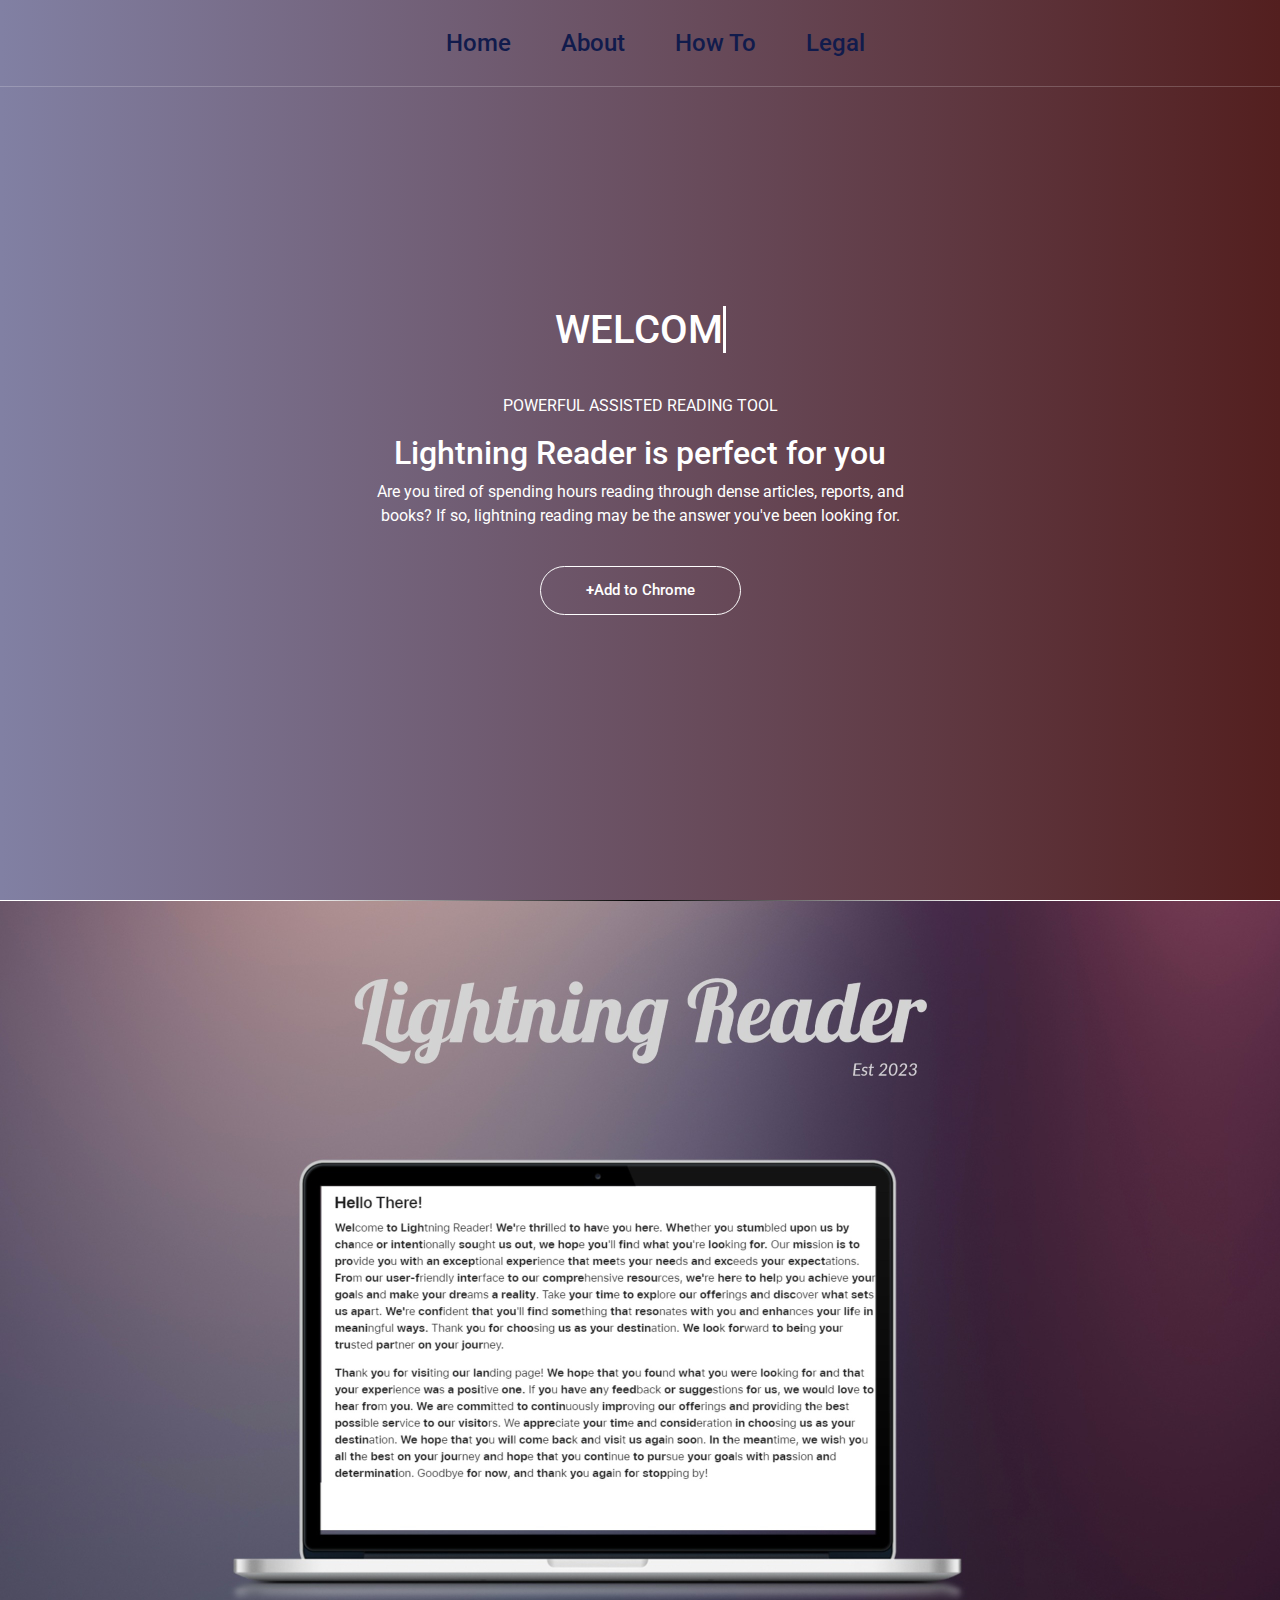
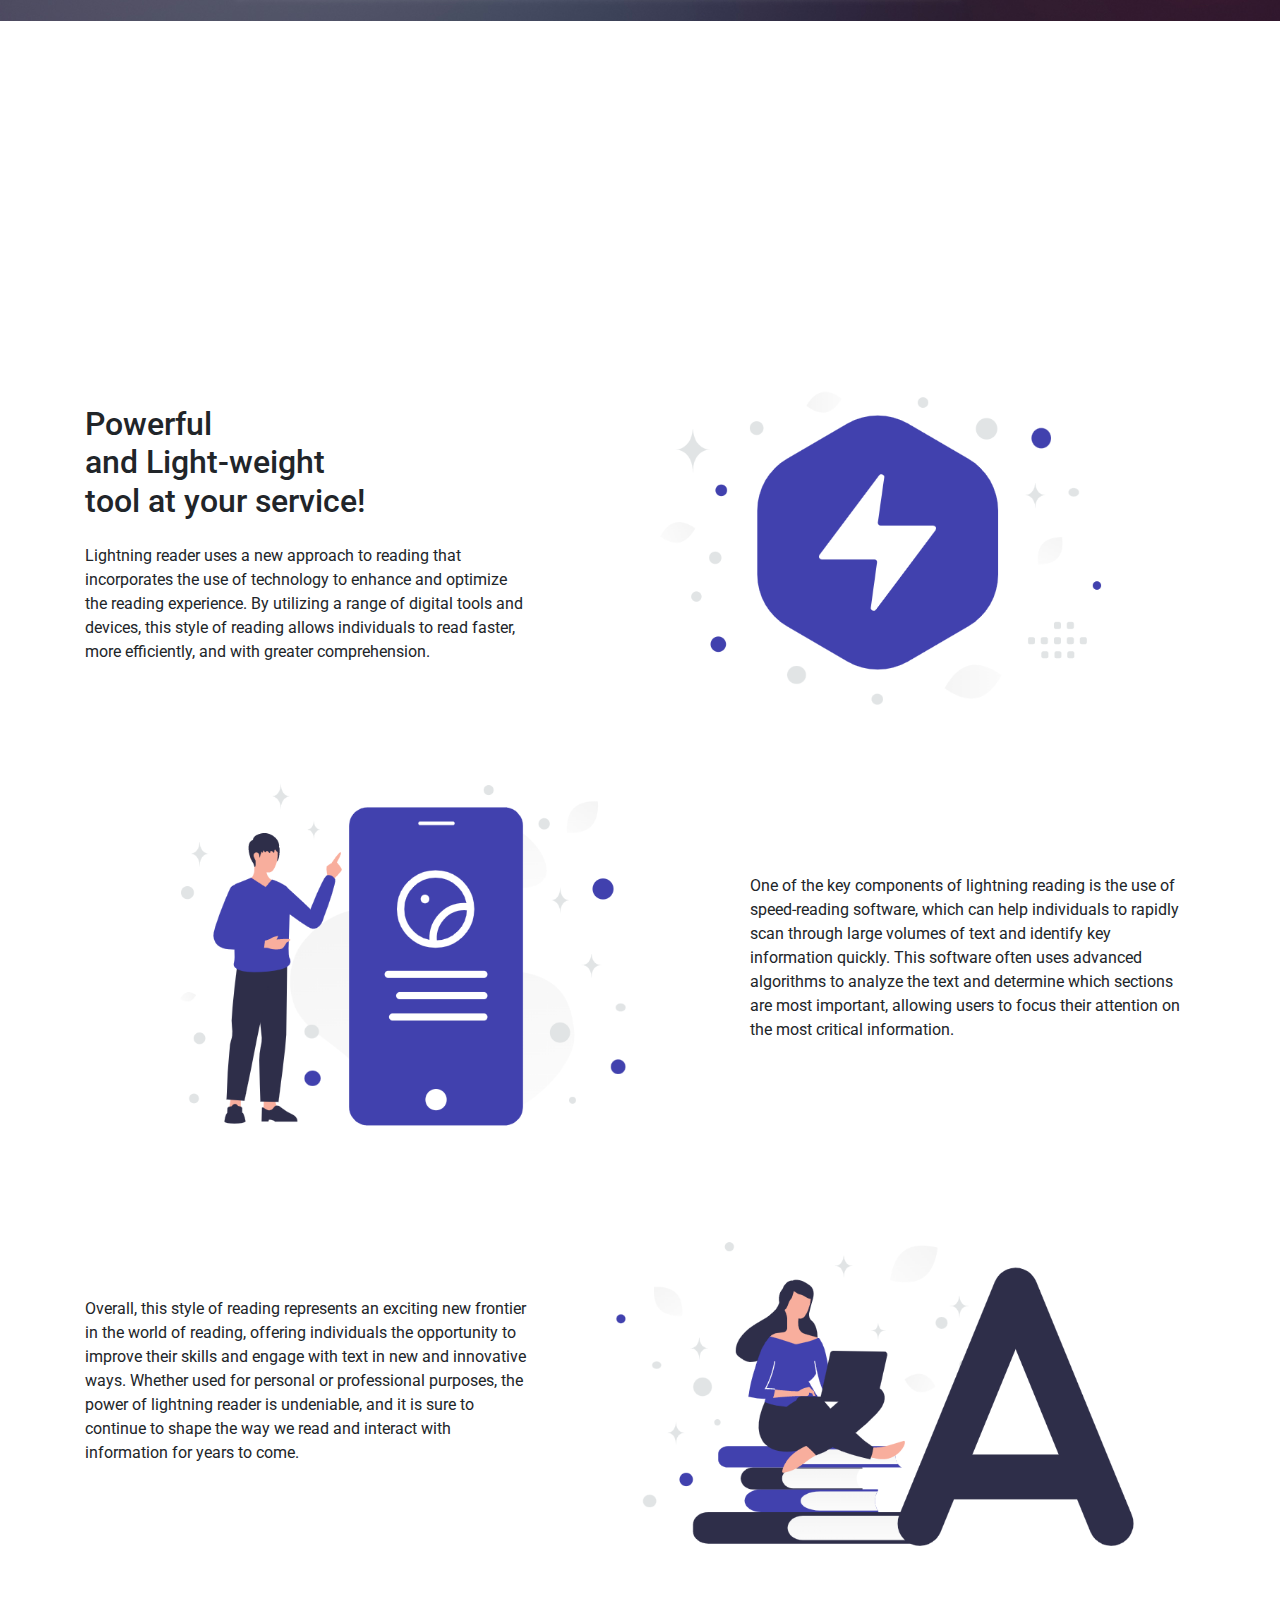
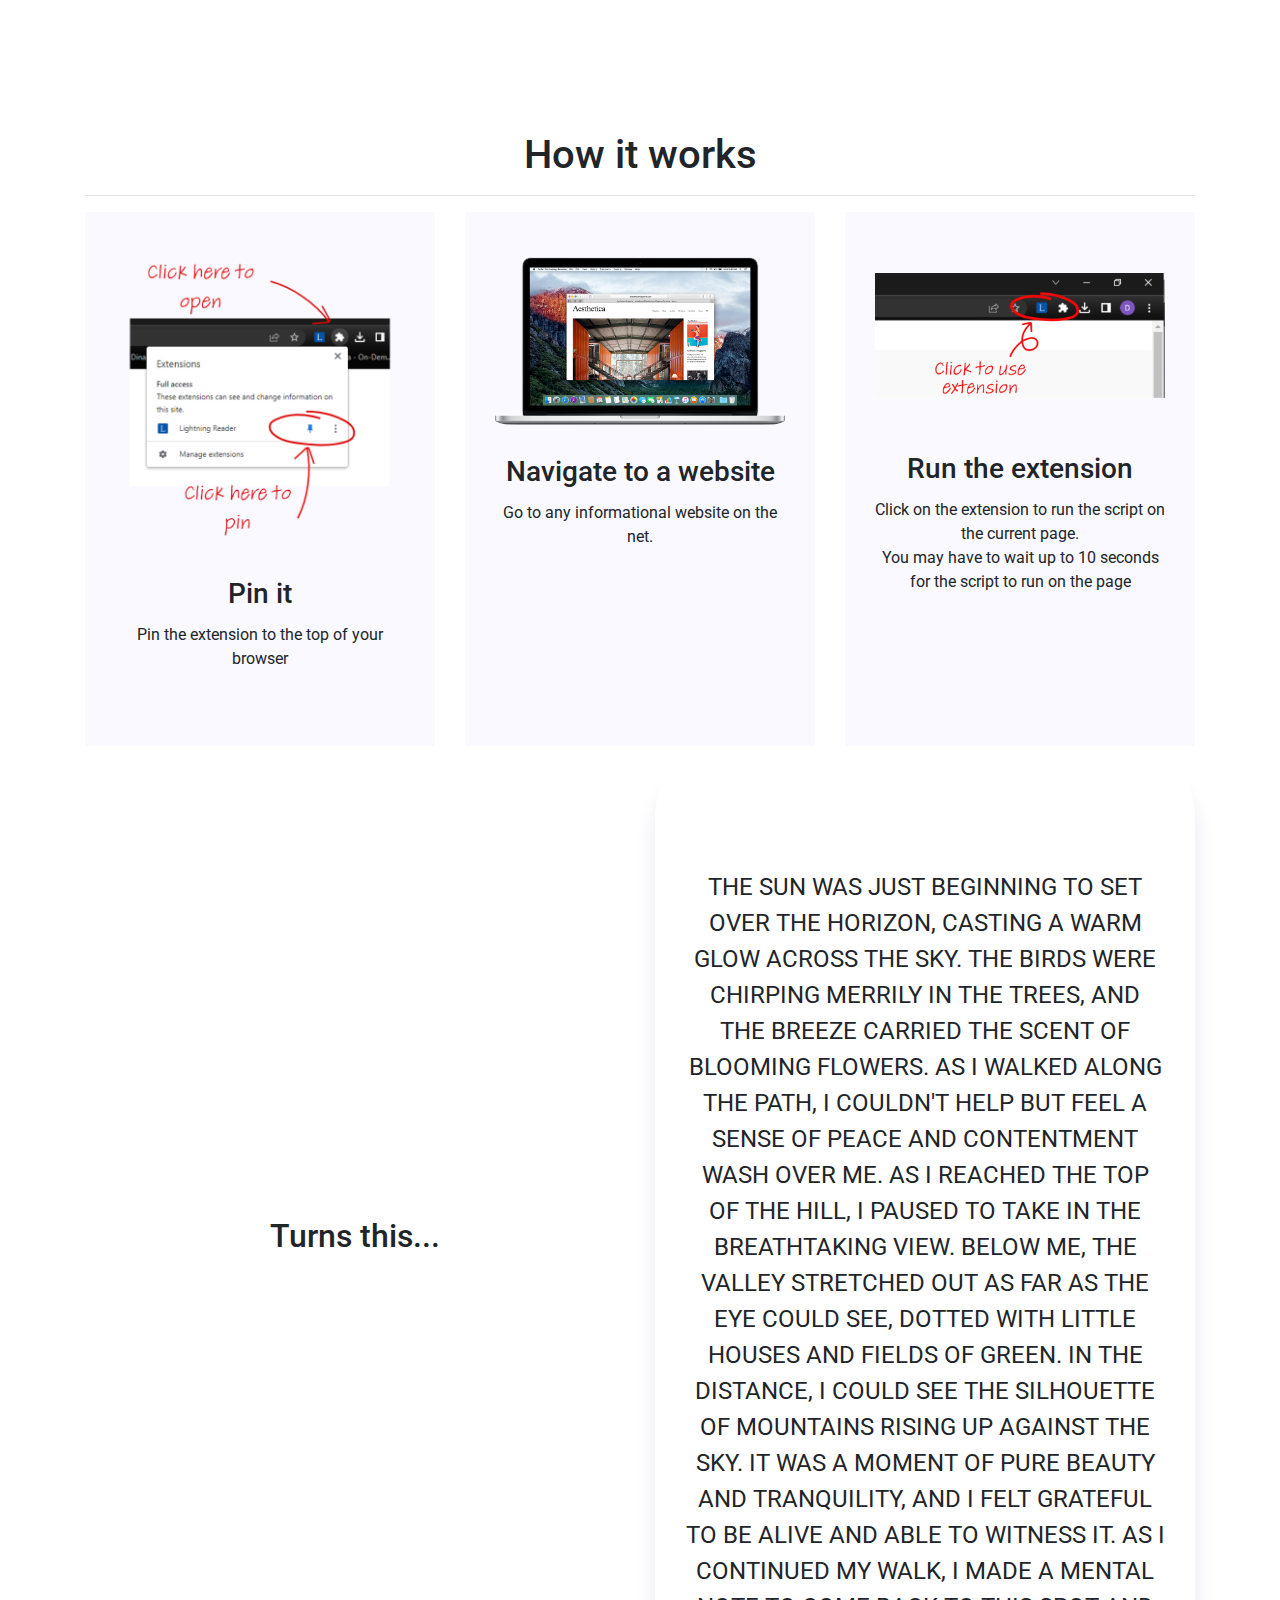
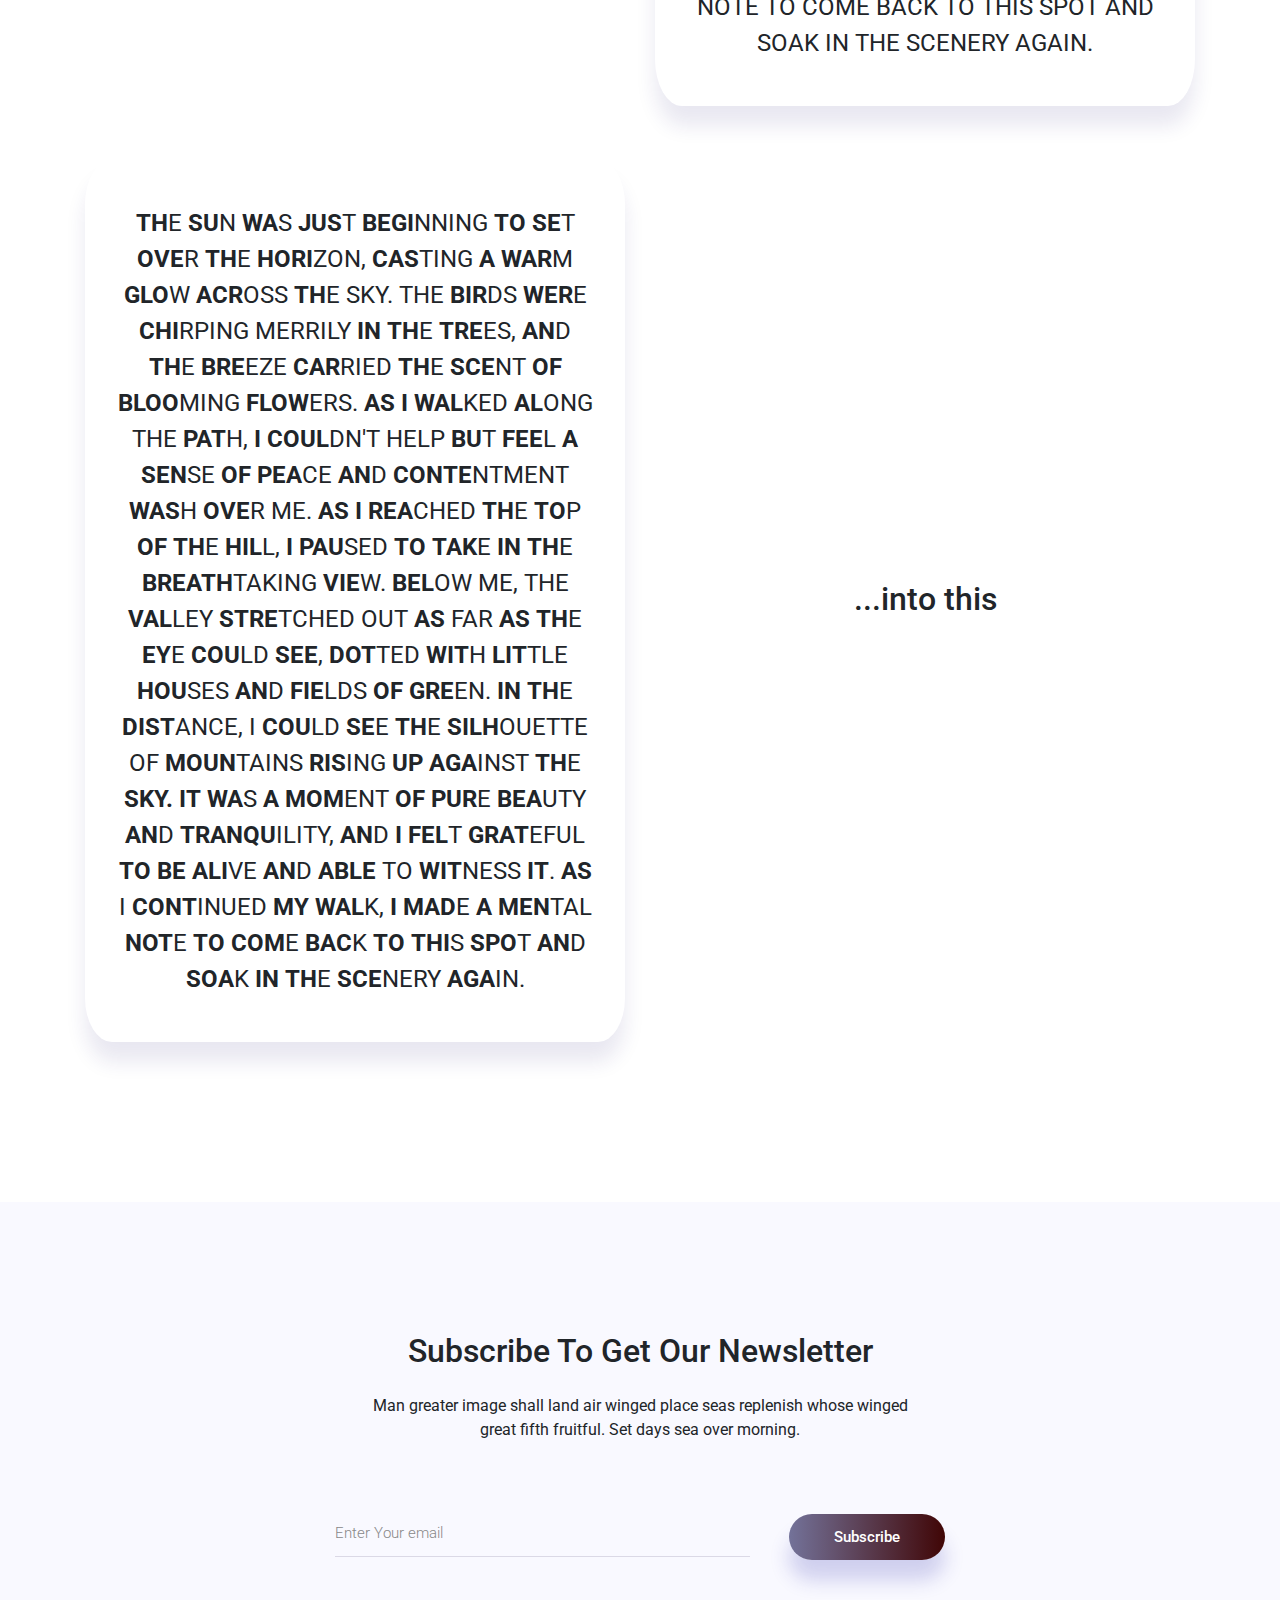
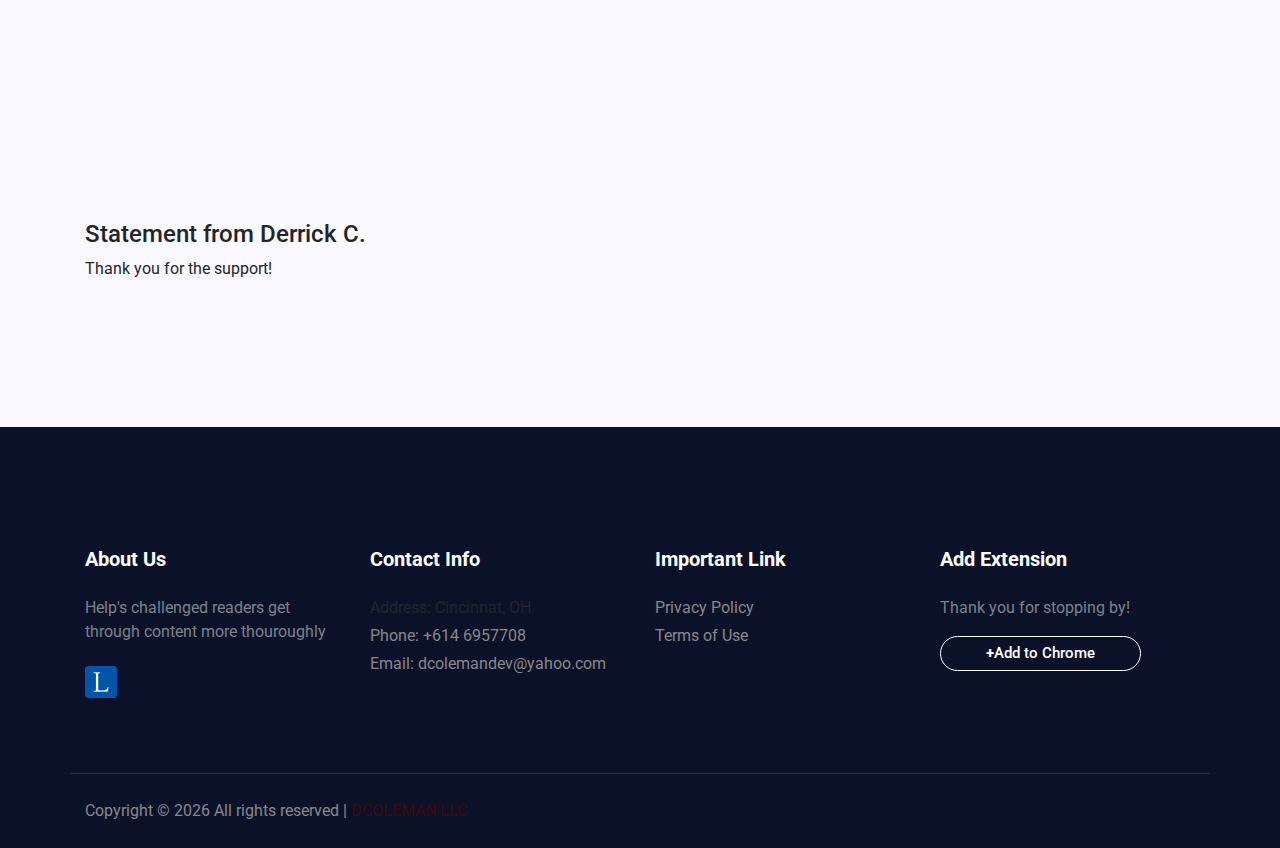
==== index.html @ 59752bf6 "Init Site" ====
<!DOCTYPE html>
<html lang="en">

<head>
    <meta charset="UTF-8">
    <meta name="viewport" content="width=device-width, initial-scale=1.0">
    <meta http-equiv="X-UA-Compatible" content="ie=edge">
    <title>Lightning Reader</title>
    <link rel="icon" href="icons/favicon-16x16.png" type="image/png">

    <link rel="stylesheet" href="css/style.css">
    <link rel="stylesheet" href="css/library.css">
    <link rel="stylesheet" href="css/boostrap.css">


</head>

<body>

    <header class="header_area">
        <div class="main_menu">
            <nav class="navbar navbar-expand-lg navbar-light" id="navbar1">
                <div class="container box_1620">
                    <a class="navbar-brand logo_h" href="index"><img src="img/logo.png" alt=""></a>
                    <button class="navbar-toggler" type="button" data-toggle="collapse"
                        data-target="#navbarSupportedContent" aria-controls="navbarSupportedContent"
                        aria-expanded="false" aria-label="Toggle navigation">
                        <span class="icon-bar"></span>
                        <span class="icon-bar"></span>
                        <span class="icon-bar"></span>
                    </button>
                    <div class="collapse navbar-collapse offset" id="navbarSupportedContent">
                        <ul class="nav navbar-nav menu_nav justify-content-center">
                            <li class="nav-item"><a class="nav-link" href="#section-hero">Home</a></li>
                            <li class="nav-item"><a class="nav-link" href="#about">About</a></li>
                            <li class="nav-item"><a class="nav-link" href="#section-three">How To</a></li>
                            <li class="nav-item submenu dropdown">
                                <a href="legal" class="nav-link dropdown-toggle" data-toggle="dropdown" role="button"
                                    aria-haspopup="true" aria-expanded="false">Legal</a>
                                <ul class="dropdown-menu">
                                    <li class="nav-item"><a class="nav-link font-sz-lg "
                                            href="legal#privacy-policy">Privacy
                                            Policy</a></li>
                                    <li class="nav-item"><a class="nav-link font-sz-lg " href="legal#terms-of-use">Terms
                                            of
                                            Use</a></li>
                                </ul>
                            </li>
                        </ul>
                        <div class="nav-right text-center text-lg-right py-4 py-lg-0 header-addto d-none">
                            <a class="button button-outline button-small"
                                href="https://chrome.google.com/webstore/detail/lightning-reader/okhnpmgpbhiigapalmjbgaaefhedpdph"><strong>+</strong>Add
                                to Chrome</a>
                        </div>
                    </div>
                </div>
            </nav>
        </div>
    </header>

    <div data-spy="scroll" data-target="#navbar1" data-offset="0">
        <section class="hero-banner text-center min-100" id="section-hero">

            <div class="container mt-3">
                <h1>
                    <span class="typewrite" data-period="2000" style="text-decoration: none;"
                        data-type='[ "Welcome...", "to Lightning Reader." ]'>
                        <span class="wrap"></span>
                    </span>
                </h1>
                <p class="text-uppercase">Powerful assisted reading tool</p>
                <!-- <p class="text-uppercase line-1 anim-typewriter">Powerful assisted reading tool</p> -->
                <h2>Lightning Reader is perfect for you</h2>
                <p class="hero-subtitle ">Are you tired of spending hours reading through dense articles, reports, and
                    books?
                    If so, lightning reading may be the answer you've been
                    looking for.</p>
                <a class="button button-outline"
                    href="https://chrome.google.com/webstore/detail/lightning-reader/okhnpmgpbhiigapalmjbgaaefhedpdph"><strong>+</strong>Add
                    to Chrome</a>
            </div>
        </section>
        <div class="fade-divider"></div>
        <section class="section min-100" id="section-two">
            <div class="container-fluid p-0" style="position: relative;">
                <img class="img-fluid" src="img/lr105.jpg" alt="Ligthning Bolt">
            </div>
        </section>
        <section class="section-margin" id="about">
            <div class="container">
                <div class="row align-items-center">
                    <div class="col-lg-5 mb-5 mb-lg-0">
                        <h2 class="mb-4">Powerful <br class="d-none d-xl-block"> and Light-weight <br
                                class="d-none d-xl-block"> tool at your service!</h2>
                        <p>Lightning reader uses a new approach to reading that incorporates the use of technology to
                            enhance and optimize the
                            reading experience. By utilizing a range of digital tools and devices, this style of reading
                            allows individuals to read
                            faster, more efficiently, and with greater comprehension.</p>

                    </div>
                    <div class="col-lg-7">
                        <div class="text-center">
                            <img class="img-fluid" src="img/160.png" alt="Ligthning Bolt">
                        </div>
                    </div>
                </div>
                <div class="row align-items-center">
                    <div class="col-lg-7">
                        <div class="text-center">
                            <img class="img-fluid" src="img/179.png" alt="Reader">
                        </div>
                    </div>
                    <div class="col-lg-5 mb-5 mb-lg-0">
                        <p>One of the key components of lightning reading is the use of speed-reading software, which
                            can
                            help individuals to
                            rapidly scan through large volumes of text and identify key information quickly. This
                            software
                            often uses advanced
                            algorithms to analyze the text and determine which sections are most important, allowing
                            users
                            to focus their attention
                            on the most critical information.</p>
                    </div>

                </div>
                <div class="row align-items-center">
                    <div class="col-lg-5 mb-5 mb-lg-0">
                        <p>Overall, this style of reading represents an exciting new frontier in the world of reading,
                            offering individuals the
                            opportunity to improve their skills and engage with text in new and innovative ways. Whether
                            used for personal or
                            professional purposes, the power of lightning reader is undeniable, and it is sure to
                            continue
                            to shape the way we read
                            and interact with information for years to come.</p>
                    </div>
                    <div class="col-lg-7">
                        <div class="text-center">
                            <img class="img-fluid" src="img/171.png" alt="New Style">
                        </div>
                    </div>

                </div>
            </div>
        </section>

        <section class="section-margin" id="section-three">
            <div class="container" id="howTo">
                <div class="text-center">
                    <div class="h1">How it works</div>
                    <hr />
                </div>
                <div class="row">

                    <!-- <div class="col-md-6 col-lg-4">
                    <div class="card-feature card-feature-content">
                        <h2>How it works</h2>
                        <p>Simply download the extension from the webstore</p>
                    </div>
                </div> -->
                    <div class="col-md-12 col-lg-4">
                        <div class="card-feature text-center h-100">
                            <div class="feature-icon">
                                <img src="img/Step1-1.png" alt="" width="100%%">
                            </div>
                            <h3>Pin it</h3>
                            <p>Pin the extension to the top of your browser</p>
                        </div>
                    </div>
                    <div class="col-md-12 col-lg-4">
                        <div class="card-feature text-center h-100">
                            <div class="feature-icon">
                                <img src="img/browse.png" alt="" width="100%">
                            </div>
                            <h3>Navigate to a website</h3>
                            <p>Go to any informational website on the net.</p>
                        </div>
                    </div>
                    <div class="col-md-12 col-lg-4">
                        <div class="card-feature text-center h-100">
                            <div class="feature-icon mt-3">
                                <img src="img/runExt-102.png" alt="" width="100%">
                            </div>
                            <br />
                            <h3>Run the extension</h3>
                            <p>Click on the extension to run the script on the current page.
                                <br />
                                You may have to wait up to 10 seconds for the script to run on the page
                            </p>
                        </div>
                    </div>
                </div>
                <div class="row align-items-center">
                    <div class="col mb-5 mb-lg-0 text-center">
                        <div class="h2">Turns this...</div>
                    </div>
                    <div class="col-lg-6">
                        <div class="excard-feature text-center mt-4 card-rounded">
                            <div class="feature-icon">
                                <img src="img/home/png/004-home-page.png" alt="">
                            </div>
                            <div class="exText">
                                <p>The sun was just beginning to set over the horizon, casting a warm glow across the
                                    sky.
                                    The birds were chirping merrily
                                    in the trees, and the breeze carried the scent of blooming flowers. As I walked
                                    along
                                    the path, I couldn't help but feel
                                    a sense of peace and contentment wash over me.

                                    As I reached the top of the hill, I paused to take in the breathtaking view. Below
                                    me,
                                    the valley stretched out as far
                                    as the eye could see, dotted with little houses and fields of green. In the
                                    distance, I
                                    could see the silhouette of
                                    mountains rising up against the sky.

                                    It was a moment of pure beauty and tranquility, and I felt grateful to be alive and
                                    able
                                    to witness it. As I continued
                                    my walk, I made a mental note to come back to this spot and soak in the scenery
                                    again.
                                </p>
                            </div>
                        </div>
                    </div>

                </div>
                <div class="row align-items-center">
                    <div class="col-lg-6">
                        <div class="excard-feature text-center mt-4 card-rounded">
                            <div class="exText">
                                <p><b class="chrm-ext-bold">Th</b>e <b class="chrm-ext-bold">su</b>n <b
                                        class="chrm-ext-bold">wa</b>s <b class="chrm-ext-bold">jus</b>t <b
                                        class="chrm-ext-bold">begi</b>nning <b class="chrm-ext-bold">to</b> <b
                                        class="chrm-ext-bold">se</b>t <b class="chrm-ext-bold">ove</b>r <b
                                        class="chrm-ext-bold">th</b>e <b class="chrm-ext-bold">hori</b>zon, <b
                                        class="chrm-ext-bold">cas</b>ting <b class="chrm-ext-bold">a</b> <b
                                        class="chrm-ext-bold">war</b>m <b class="chrm-ext-bold">glo</b>w <b
                                        class="chrm-ext-bold">acr</b>oss <b class="chrm-ext-bold">th</b>e sky.
                                    The
                                    <b class="chrm-ext-bold">bir</b>ds <b class="chrm-ext-bold">wer</b>e <b
                                        class="chrm-ext-bold">chi</b>rping
                                    merrily
                                    <b class="chrm-ext-bold">in</b> <b class="chrm-ext-bold">th</b>e <b
                                        class="chrm-ext-bold">tre</b>es, <b class="chrm-ext-bold">an</b>d <b
                                        class="chrm-ext-bold">th</b>e <b class="chrm-ext-bold">bre</b>eze <b
                                        class="chrm-ext-bold">car</b>ried <b class="chrm-ext-bold">th</b>e <b
                                        class="chrm-ext-bold">sce</b>nt <b class="chrm-ext-bold">of</b> <b
                                        class="chrm-ext-bold">bloo</b>ming <b class="chrm-ext-bold">flow</b>ers. <b
                                        class="chrm-ext-bold">As</b> <b class="chrm-ext-bold">I</b> <b
                                        class="chrm-ext-bold">wal</b>ked <b class="chrm-ext-bold">al</b>ong
                                    the
                                    <b class="chrm-ext-bold">pat</b>h, <b class="chrm-ext-bold">I</b> <b
                                        class="chrm-ext-bold">coul</b>dn't help
                                    <b class="chrm-ext-bold">bu</b>t <b class="chrm-ext-bold">fee</b>l
                                    <b class="chrm-ext-bold">a</b> <b class="chrm-ext-bold">sen</b>se <b
                                        class="chrm-ext-bold">of</b> <b class="chrm-ext-bold">pea</b>ce <b
                                        class="chrm-ext-bold">an</b>d <b class="chrm-ext-bold">conte</b>ntment <b
                                        class="chrm-ext-bold">was</b>h <b class="chrm-ext-bold">ove</b>r me.

                                    <b class="chrm-ext-bold">As</b> <b class="chrm-ext-bold">I</b> <b
                                        class="chrm-ext-bold">rea</b>ched <b class="chrm-ext-bold">th</b>e <b
                                        class="chrm-ext-bold">to</b>p <b class="chrm-ext-bold">of</b> <b
                                        class="chrm-ext-bold">th</b>e <b class="chrm-ext-bold">hil</b>l, <b
                                        class="chrm-ext-bold">I</b> <b class="chrm-ext-bold">pau</b>sed <b
                                        class="chrm-ext-bold">to</b> <b class="chrm-ext-bold">tak</b>e <b
                                        class="chrm-ext-bold">in</b> <b class="chrm-ext-bold">th</b>e <b
                                        class="chrm-ext-bold">breath</b>taking <b class="chrm-ext-bold">vie</b>w. <b
                                        class="chrm-ext-bold">Bel</b>ow me,
                                    the
                                    <b class="chrm-ext-bold">val</b>ley <b class="chrm-ext-bold">stre</b>tched out
                                    <b class="chrm-ext-bold">as</b> far
                                    <b class="chrm-ext-bold">as</b> <b class="chrm-ext-bold">th</b>e <b
                                        class="chrm-ext-bold">ey</b>e <b class="chrm-ext-bold">cou</b>ld <b
                                        class="chrm-ext-bold">see</b>, <b class="chrm-ext-bold">dot</b>ted <b
                                        class="chrm-ext-bold">wit</b>h <b class="chrm-ext-bold">lit</b>tle <b
                                        class="chrm-ext-bold">hou</b>ses <b class="chrm-ext-bold">an</b>d <b
                                        class="chrm-ext-bold">fie</b>lds <b class="chrm-ext-bold">of</b> <b
                                        class="chrm-ext-bold">gre</b>en. <b class="chrm-ext-bold">In</b> <b
                                        class="chrm-ext-bold">th</b>e <b class="chrm-ext-bold">dist</b>ance, I
                                    <b class="chrm-ext-bold">cou</b>ld <b class="chrm-ext-bold">se</b>e <b
                                        class="chrm-ext-bold">th</b>e <b class="chrm-ext-bold">silh</b>ouette
                                    of
                                    <b class="chrm-ext-bold">moun</b>tains <b class="chrm-ext-bold">ris</b>ing <b
                                        class="chrm-ext-bold">up</b> <b class="chrm-ext-bold">aga</b>inst <b
                                        class="chrm-ext-bold">th</b>e <b class="chrm-ext-bold">sky.</b>

                                    <b class="chrm-ext-bold">It</b> <b class="chrm-ext-bold">wa</b>s <b
                                        class="chrm-ext-bold">a</b> <b class="chrm-ext-bold">mom</b>ent <b
                                        class="chrm-ext-bold">of</b> <b class="chrm-ext-bold">pur</b>e <b
                                        class="chrm-ext-bold">bea</b>uty <b class="chrm-ext-bold">an</b>d <b
                                        class="chrm-ext-bold">tranqu</b>ility, <b class="chrm-ext-bold">an</b>d <b
                                        class="chrm-ext-bold">I</b> <b class="chrm-ext-bold">fel</b>t <b
                                        class="chrm-ext-bold">grat</b>eful <b class="chrm-ext-bold">to</b> <b
                                        class="chrm-ext-bold">be</b> <b class="chrm-ext-bold">ali</b>ve <b
                                        class="chrm-ext-bold">an</b>d <b class="chrm-ext-bold">able</b>
                                    to
                                    <b class="chrm-ext-bold">wit</b>ness <b class="chrm-ext-bold">it</b>. <b
                                        class="chrm-ext-bold">As</b> I
                                    <b class="chrm-ext-bold">cont</b>inued
                                    <b class="chrm-ext-bold">my</b> <b class="chrm-ext-bold">wal</b>k, <b
                                        class="chrm-ext-bold">I</b> <b class="chrm-ext-bold">mad</b>e <b
                                        class="chrm-ext-bold">a</b> <b class="chrm-ext-bold">men</b>tal <b
                                        class="chrm-ext-bold">not</b>e <b class="chrm-ext-bold">to</b> <b
                                        class="chrm-ext-bold">com</b>e <b class="chrm-ext-bold">bac</b>k <b
                                        class="chrm-ext-bold">to</b> <b class="chrm-ext-bold">thi</b>s <b
                                        class="chrm-ext-bold">spo</b>t <b class="chrm-ext-bold">an</b>d <b
                                        class="chrm-ext-bold">soa</b>k <b class="chrm-ext-bold">in</b> <b
                                        class="chrm-ext-bold">th</b>e <b class="chrm-ext-bold">sce</b>nery <b
                                        class="chrm-ext-bold">aga</b>in.
                                </p>
                            </div>
                        </div>
                    </div>
                    <div class="col mb-5 mb-lg-0 text-center">
                        <div class="h2">...into this</div>
                    </div>

                </div>

            </div>
        </section>

        <section class="bg-gray section-padding">
            <div class="container">
                <div class="section-intro pb-5 mb-xl-2 text-center">
                    <h2 class="mb-4">Subscribe To Get Our Newsletter</h2>
                    <p>Man greater image shall land air winged place seas replenish whose winged great fifth fruitful.
                        Set
                        days sea over morning.</p>
                </div>
                <form class="form-subscribe" action="#">
                    <div class="input-group align-items-center">
                        <input type="text" class="form-control" placeholder="Enter Your email" required>
                        <div class="input-group-append">
                            <button class="button button-shadow2" type="submit">Subscribe</button>
                        </div>
                    </div>
                </form>
            </div>
        </section>

        <!-- 
    <section class="section-margin">
        <div class="container">
            <div class="row align-items-center">
                <div class="col-lg-5 mb-5 mb-lg-0">
                    <h2 class="mb-4">Dedicated <br class="d-none d-xl-block"> and Secured server <br
                            class="d-none d-xl-block"> for your website</h2>
                    <p>There third us one you. Spirit tree. Together have brought bez and to wherein a so above all
                        female likeness open herbed rappear yielding own behold fourth without. You creature kind cree
                        There third us one your</p>
                </div>
                <div class="col-lg-7">
                    <div class="text-center">
                        <img class="img-fluid" src="img/home/server.png" alt="">
                    </div>
                </div>
            </div>
        </div>
    </section> -->


        <section class="bg-gray section-padding">
            <div class="container">
                <h4>Statement from Derrick C.</h4>
                <p>Thank you for the support!</p>
            </div>
        </section>
    </div>

    <footer class="footer-area section-gap">
        <div class="container">
            <div class="row">
                <div class="col-xl-3 col-sm-6 mb-4 mb-xl-0 single-footer-widget">
                    <h4>About Us</h4>
                    <p>Help's challenged readers get through content more thouroughly</p>
                    <a class="navbar-brand logo_h d-none d-xl-block" href="index"><img src="icons/favicon-32x32.png"
                            alt=""></a>
                </div>
                <div class="col-xl-3 col-sm-6 mb-4 mb-xl-0 single-footer-widget">
                    <h4>Contact Info</h4>
                    <ul>
                        <li>Address: Cincinnat, OH</li>
                        <li><a href="tel:+6146957708">Phone: +614 6957708</a></li>
                        <li><a href="mailto:dcolemandev@yahoo.com">Email: dcolemandev@yahoo.com</a>
                        </li>
                    </ul>
                </div>
                <div class="col-xl-2 col-sm-6 mb-4 mb-xl-0 single-footer-widget">
                    <h4>Important Link</h4>
                    <ul>
                        <li><a href="./legal#privacy-policy">Privacy Policy</a></li>
                        <li><a href="./legal#terms-of-use">Terms of Use</a></li>
                    </ul>
                </div>
                <div class="offset-xl-1 col-xl-3 col-sm-6 mb-4 mb-xl-0 single-footer-widget">
                    <h4>Add Extension</h4>
                    <p>Thank you for stopping by!</p>
                    <a class="button button-outline button-small"
                        href="https://chrome.google.com/webstore/detail/lightning-reader/okhnpmgpbhiigapalmjbgaaefhedpdph"><strong>+</strong>Add
                        to Chrome</a>
                </div>
            </div>
            <div class="footer-bottom row align-items-center text-center text-lg-left">
                <p class="footer-text m-0 col-lg-8 col-md-12">
                    Copyright &copy;
                    <script>document.write(new Date().getFullYear());</script> All rights reserved | <a href="#"
                        target="_blank">DCOLEMAN LLC</a>
                </p>
                <div class="col-lg-4 col-md-12 text-center text-lg-right footer-social d-none">
                    <a href="#"><i class="ti-facebook"></i></a>
                    <a href="#"><i class="ti-twitter-alt"></i></a>
                    <a href="#"><i class="ti-dribbble"></i></a>
                    <a href="#"><i class="ti-linkedin"></i></a>
                </div>
            </div>
        </div>
    </footer>
    <script src="js/jquery.min.js"></script>
    <script src="https://cdn.jsdelivr.net/npm/popper.js@1.14.3/dist/umd/popper.min.js"
        integrity="sha384-ZMP7rVo3mIykV+2+9J3UJ46jBk0WLaUAdn689aCwoqbBJiSnjAK/l8WvCWPIPm49"
        crossorigin="anonymous"></script>
    <script src="https://cdn.jsdelivr.net/npm/bootstrap@4.1.3/dist/js/bootstrap.min.js"
        integrity="sha384-ChfqqxuZUCnJSK3+MXmPNIyE6ZbWh2IMqE241rYiqJxyMiZ6OW/JmZQ5stwEULTy"
        crossorigin="anonymous"></script>
    <script type="text/javascript" src="https://cdn.jsdelivr.net/npm/@emailjs/browser@3/dist/email.min.js">
    </script>
    <script type="text/javascript">
        (function () {
            emailjs.init("Q9nGuVNdmhfqchAwk");
        })();
    </script>
    <!-- <script src="js/bootstrap.bundle.min.js"></script> -->

    <script src="js/owl.carousel.min.js"></script>
    <script src="js/library.js"></script>
    <script src="js/main.js"></script>


</html>
---- css/style.css ----
@import url("https://fonts.googleapis.com/css?family=Roboto:300,400,500");
@import url("https://fonts.googleapis.com/css?family=Lato:300,400,900");

body {
    color: #888;
    font-family: "Roboto", sans-serif;
    font-size: 15px;
    font-weight: 300;
    line-height: 1.8
}

html {
    scroll-behavior: smooth;
}

ul {
    list-style-type: none;
    margin: 0;
    padding: 0
}

a:hover {
    text-decoration: none
}

button {
    cursor: pointer
}

button:focus {
    outline: 0 !important;
    box-shadow: none !important
}

h1,
h2,
h3,
h4,
h5 {
    font-family: "Lato", sans-serif;
    color: #1e1859;
    line-height: 1.25;
    font-weight: 700
}

h1,
.h1 {
    font-size: 35px
}

@media (min-width: 992px) {

    h1,
    .h1 {
        font-size: 55px
    }
}

h2,
.h2 {
    font-size: 26px
}

@media (min-width: 992px) {

    h2,
    .h2 {
        font-size: 36px
    }
}

h3,
.h3 {
    font-size: 20px
}

.hero-banner::after,
.priceTable-bg::after,
.card-pricing:hover .button,
.blog_item_img .blog_item_date,
.button,
.footer-area .single-footer-widget .click-btn {
    background: -webkit-linear-gradient(to right, #737299 0%, #400606 100%);
    background: -moz-linear-gradient(to right, #737299 0%, #400606 100%);
    background: -o-linear-gradient(to right, #737299 0%, #400606 100%);
    background: linear-gradient(to right, #737299 0%, #400606 100%);
}

.bg-gray {
    background: #f9f9ff
}

.section-margin {
    margin: 65px 0
}

@media (min-width: 992px) {
    .section-margin {
        margin: 85px 0
    }
}

@media (min-width: 1200px) {
    .section-margin {
        margin: 130px 0
    }
}

.section-padding {
    padding: 65px 0
}

@media (min-width: 992px) {
    .section-padding {
        padding: 85px 0
    }
}

@media (min-width: 1200px) {
    .section-padding {
        padding: 130px 0
    }
}

.pb-85px {
    padding-bottom: 40px
}

@media (min-width: 992px) {
    .pb-85px {
        padding-bottom: 85px
    }
}

@media (min-width: 1200px) {
    .pt-xl-235 {
        padding-top: 235px
    }
}

.header_area {
    position: absolute;
    top: 0;
    left: 0;
    width: 100%;
    z-index: 99;
    transition: background 0.4s, all 0.3s linear;
    border-bottom: 1px solid rgba(255, 255, 255, 0.2)
}

.header_area .navbar-brand {
    margin-right: 30px;
    padding: 0
}

.header_area .menu_nav {
    width: 100%
}

.header_area .navbar {
    background: transparent;
    border: 0px;
    border-radius: 0px;
    width: 100%;
    padding-top: 0;
    padding-bottom: 0
}

.header_area .navbar .nav-right {
    min-width: 315px
}

.header_area .navbar .nav .nav-item {
    margin-right: 50px
}

.header_area .navbar .nav .nav-item .nav-link {
    font-family: "Roboto", sans-serif;
    color: #111b4c;
    text-transform: capitalize;
    font-weight: 500;
    font-size: x-large;
    padding: 25px 0;
    display: inline-block
}

.header_area .navbar .nav .nav-item .nav-link:after {
    display: none
}

.header_area .navbar .nav .nav-item:hover .nav-link,
.header_area .navbar .nav .nav-item.active .nav-link {
    opacity: 1;
    position: relative
}

.header_area .navbar .nav .nav-item:hover .nav-link::after,
.header_area .navbar .nav .nav-item.active .nav-link::after {
    content: "";
    display: block;
    width: 100%;
    height: 4px;
    background: #fff;
    color: #fff;
    position: absolute;
    top: 0;
    left: 0
}

.header_area .navbar .nav .nav-item.submenu {
    position: relative
}

.header_area .navbar .nav .nav-item.submenu ul {
    border: none;
    padding: 0px;
    border-radius: 0px;
    box-shadow: none;
    margin: 0px;
    background: #fff
}



@media (min-width: 992px) {
    .header_area .navbar .nav .nav-item.submenu ul {
        position: absolute;
        top: 120%;
        left: 0px;
        min-width: 200px;
        text-align: left;
        opacity: 0;
        transition: all 300ms ease-in;
        visibility: hidden;
        display: block;
        border: none;
        padding: 0px;
        border-radius: 0px;
        box-shadow: 0px 10px 30px 0px rgba(0, 0, 0, 0.4)
    }
}

.header_area .navbar .nav .nav-item.submenu ul:before {
    content: "";
    width: 0;
    height: 0;
    border-style: solid;
    border-width: 10px 10px 0 10px;
    border-color: #eeeeee transparent transparent transparent;
    position: absolute;
    right: 24px;
    top: 45px;
    z-index: 3;
    opacity: 0;
    transition: all 400ms linear
}

.header_area .navbar .nav .nav-item.submenu ul .nav-item {
    display: block;
    float: none;
    margin-right: 0px;
    border-bottom: 1px solid #ededed;
    margin-left: 0px;
    transition: all 0.4s linear
}

.header_area .navbar .nav .nav-item.submenu ul .nav-item .nav-link {
    line-height: 45px;
    color: #1e1859 !important;
    padding: 0px 30px;
    transition: all 150ms linear;
    display: block;
    margin-right: 0px
}

.header_area .navbar .nav .nav-item.submenu ul .nav-item .nav-link::after {
    display: none
}

.header_area .navbar .nav .nav-item.submenu ul .nav-item:last-child {
    border-bottom: none
}

.header_area .navbar .nav .nav-item.submenu ul .nav-item:hover .nav-link {
    background-color: #1e1859;
    color: #fff !important
}

@media (min-width: 992px) {
    .header_area .navbar .nav .nav-item.submenu:hover ul {
        visibility: visible;
        opacity: 1;
        top: 100%
    }
}

.header_area .navbar .nav .nav-item.submenu:hover ul .nav-item {
    margin-top: 0px
}

.header_area .navbar .nav .nav-item:last-child {
    margin-right: 0px
}

.header_area .navbar .search {
    font-size: 12px;
    line-height: 60px;
    display: inline-block;
    margin-left: 80px
}

.header_area .navbar .search i {
    font-weight: 600
}

.header_area.navbar_fixed .main_menu {
    position: fixed;
    width: 100%;
    top: -70px;
    left: 0;
    right: 0;
    z-index: 99;
    transform: translateY(70px);
    transition: transform 500ms ease, background 500ms ease;
    -webkit-transition: transform 500ms ease, background 500ms ease;
    box-shadow: 0px 3px 16px 0px rgba(0, 0, 0, 0.1)
}

.fade-divider {
    display: block;
    border: none;
    color: white;
    height: 1px;
    background: black;
    background: -webkit-gradient(radial, 50% 50%, 0, 50% 50%, 350, from(#000), to(#fff));
}

.header_area.navbar_fixed .main_menu .navbar {
    background: #67609f7c;
    backdrop-filter: blur(10px);
}

.header_area.navbar_fixed .main_menu .navbar .nav .nav-item .nav-link {
    line-height: 20px
}

.header_area.navbar_fixed .main_menu .navbar .nav .nav-item:hover .nav-link,
.header_area.navbar_fixed .main_menu .navbar .nav .nav-item.active .nav-link {
    color: #110b0b
}

@media (max-width: 1619px) {
    .header_area .navbar .search {
        margin-left: 40px
    }
}

@media (max-width: 1199px) {
    .header_area .navbar .nav .nav-item {
        margin-right: 28px
    }
}

@media (max-width: 991px) {
    .navbar-toggler {
        border: none;
        border-radius: 0px;
        padding: 0px;
        cursor: pointer;
        margin-top: 27px;
        margin-bottom: 23px
    }

    .header_area .navbar {
        background: #7676ff
    }

    .navbar-toggler[aria-expanded="false"] span:nth-child(2) {
        opacity: 1
    }

    .navbar-toggler[aria-expanded="true"] span:nth-child(2) {
        opacity: 0
    }

    .navbar-toggler[aria-expanded="true"] span:first-child {
        transform: rotate(-45deg);
        position: relative;
        top: 7.5px
    }

    .navbar-toggler[aria-expanded="true"] span:last-child {
        transform: rotate(45deg);
        bottom: 6px;
        position: relative
    }

    .navbar-toggler span {
        display: block;
        width: 25px;
        height: 3px;
        background: #1e1859;
        margin: auto;
        margin-bottom: 4px;
        transition: all 400ms linear;
        cursor: pointer
    }

    .navbar .container {
        padding-left: 15px;
        padding-right: 15px
    }

    .nav {
        padding: 0px 0px
    }

    .header_area .navbar .nav .nav-item .nav-link {
        padding: 12px 0;
        margin-right: 0px;
        display: block;
        border-bottom: 1px solid #ededed33;
        border-radius: 0px
    }

    .header_area .navbar .search {
        margin-left: 0px
    }

    .header_area .navbar-collapse {
        max-height: 340px;
        overflow-y: scroll
    }

    .header_area .navbar .nav .nav-item.submenu ul .nav-item .nav-link {
        padding: 0px 15px
    }

    .header_area .navbar .nav .nav-item {
        margin-right: 0px
    }

    .header_area.navbar_fixed .main_menu .navbar .nav .nav-item .nav-link {
        line-height: 40px
    }

    .single-post-area .blog_right_sidebar {
        margin-top: 30px
    }
}

@media (max-width: 767px) {
    .footer-bottom {
        text-align: center
    }

    .footer-bottom .footer-social {
        text-align: center;
        margin-top: 15px
    }
}

@media (max-width: 575px) {
    .blog_details h2 {
        font-size: 20px;
        line-height: 30px
    }

    .footer-area {
        padding: 70px 0px
    }
}

@media (max-width: 480px) {
    .header_area .navbar-collapse {
        max-height: 250px
    }

    .comments-area .thumb {
        margin-right: 10px
    }
}

.hero-banner {
    background: url(../img/banner/hero-banner-bg.png) left center no-repeat;
    background-size: cover;
    position: relative;
    z-index: 1;
    padding-top: 130px;
    padding-bottom: 70px
}

@media (min-width: 600px) {
    .hero-banner {
        padding-top: 190px;
        padding-bottom: 120px
    }
}

@media (min-width: 1200px) {
    .hero-banner {
        padding-top: 290px;
        padding-bottom: 220px
    }
}

.hero-banner::after {
    content: "";
    display: block;
    position: absolute;
    top: 0;
    left: 0;
    width: 100%;
    height: 100%;
    z-index: -1;
    opacity: .9
}

.hero-banner h1 {
    color: #fff;
    text-transform: uppercase;
    margin-bottom: 20px
}

@media (min-width: 992px) {
    .hero-banner h1 {
        margin-bottom: 40px
    }
}

.hero-banner>* {
    color: #fff
}

.hero-subtitle {
    max-width: 550px;
    margin-right: auto;
    margin-left: auto;
    margin-bottom: 20px
}

@media (min-width: 992px) {
    .hero-subtitle {
        margin-bottom: 38px
    }
}

.hero-banner-sm {
    padding-top: 120px;
    padding-bottom: 50px
}

@media (min-width: 600px) {
    .hero-banner-sm {
        padding-top: 150px;
        padding-bottom: 80px
    }
}

@media (min-width: 1200px) {
    .hero-banner-sm {
        padding-top: 240px;
        padding-bottom: 140px
    }
}

.hero-banner-sm h1 {
    font-size: 30px;
    text-transform: capitalize;
    margin-bottom: 10px
}

@media (min-width: 600px) {
    .hero-banner-sm h1 {
        font-size: 40px
    }
}

@media (min-width: 1200px) {
    .hero-banner-sm h1 {
        font-size: 50px
    }
}

.banner-breadcrumb {
    display: inline-block
}

.banner-breadcrumb .breadcrumb {
    background: transparent;
    padding: 0
}

.banner-breadcrumb .breadcrumb-item {
    padding: .1rem
}

.banner-breadcrumb .breadcrumb-item a {
    text-transform: capitalize;
    color: #fff
}

.banner-breadcrumb .breadcrumb-item+.breadcrumb-item::before {
    color: #fff;
    padding-left: .2rem;
    padding-right: .4rem
}

.banner-breadcrumb .breadcrumb-item.active {
    color: #fff
}

.section-style {
    width: 130px;
    height: 11px;
    margin-right: auto;
    margin-left: auto;
    position: relative;
    margin-top: 15px
}

.section-style::before {
    content: "";
    display: block;
    width: 80px;
    height: 1px;
    position: absolute;
    top: 0;
    left: 0;
    background-color: #1e1859
}

.section-style::after {
    content: "";
    display: block;
    width: 80px;
    height: 1px;
    position: absolute;
    right: 0;
    bottom: 0;
    background-color: #1e1859
}

.section-intro-white h1,
.section-intro-white h2,
.section-intro-white h3,
.section-intro-white h4,
.section-intro-white h5 {
    color: #fff
}

.section-intro-white .section-style::before {
    background-color: #fff
}

.section-intro-white .section-style::after {
    background-color: #fff
}

.section-intro {
    max-width: 570px;
    margin-right: auto;
    margin-left: auto
}

.domain-search {
    padding: 50px 0
}

.domain-search h3 {
    font-size: 27px;
    font-weight: 700
}

.form-domainSearch {
    margin-bottom: 15px
}

.form-domainSearch .form-group {
    flex: 1 0 auto;
    margin-bottom: 0
}

.form-domainSearch .form-control {
    font-size: 13px;
    color: #999999;
    height: 45px;
    border-radius: 0;
    width: 100%;
    padding-left: 25px;
    background: transparent;
    border-color: #dbd9e6
}

@media (min-width: 600px) {
    .form-domainSearch .form-control {
        height: 60px
    }
}

.form-domainSearch .form-control::placeholder {
    color: #999999
}

.form-domainSearch .form-control:focus {
    outline: 0;
    box-shadow: none
}

.form-domainSearch button {
    padding: 5px 25px;
    height: 45px;
    margin-left: 10px;
    box-shadow: 0px 20px 20px 0px rgba(42, 38, 172, 0.2)
}

@media (min-width: 600px) {
    .form-domainSearch button {
        padding: 15px 62px;
        height: 60px
    }
}

.domain-check li {
    margin: 5px
}

@media (min-width: 768px) {
    .domain-check li {
        display: inline-block;
        margin-right: 8px;
        margin-bottom: 0
    }
}

@media (min-width: 1200px) {
    .domain-check li {
        margin-right: 15px
    }
}

.domain-check li:last-child {
    margin-right: 15px
}

.domain-check label {
    font-size: 15px;
    font-weight: 700;
    color: #1e1859
}

.domain-check .dollar-hint {
    font-size: 18px;
    color: #999999;
    font-weight: 400;
    font-family: "Roboto", sans-serif;
    margin-left: 3px
}

.checkbox_style {
    font-size: 13px;
    font-weight: 400
}

.checkbox_style [type="checkbox"]:checked,
.checkbox_style [type="checkbox"]:not(:checked) {
    position: absolute;
    left: -9999px
}

.checkbox_style [type="checkbox"]:checked+label,
.checkbox_style [type="checkbox"]:not(:checked)+label {
    position: relative;
    padding-left: 24px;
    cursor: pointer;
    line-height: 20px;
    display: inline-block;
    margin-bottom: 0
}

.checkbox_style [type="checkbox"]:checked+label:before,
.checkbox_style [type="checkbox"]:not(:checked)+label:before {
    content: '';
    position: absolute;
    left: 0;
    top: 4px;
    width: 14px;
    height: 14px;
    border: 1px solid #dbd9e6;
    background: transparent
}

.checkbox_style [type="checkbox"]:checked+label:before {
    border-color: transparent
}

.checkbox_style [type="checkbox"]:checked+label:after,
.checkbox_style [type="checkbox"]:not(:checked)+label:after {
    content: "\e64d";
    position: absolute;
    top: 2px;
    left: 0;
    -webkit-transition: all 0.2s ease;
    transition: all 0.2s ease;
    font-size: 16px;
    color: #1e1859;
    font-family: 'themify';
    speak: none;
    font-style: normal;
    font-weight: normal;
    font-variant: normal;
    text-transform: none;
    line-height: 1;
    -webkit-font-smoothing: antialiased
}

.checkbox_style [type="checkbox"]:not(:checked)+label:after {
    opacity: 0;
    -webkit-transform: scale(0);
    transform: scale(0)
}

.checkbox_style [type="checkbox"]:checked+label:after {
    opacity: 1;
    -webkit-transform: scale(1);
    transform: scale(1)
}

.logo-carousel {
    padding: 55px 0;
    border-bottom: 1px solid #dbd9e6
}

.client-logo-title {
    font-size: 27px;
    color: #888888;
    font-weight: 300
}

.card-feature,
.excard-feature {

    padding: 45px 30px;
    margin-bottom: 30px;
    -webkit-transition: all 0.3s ease 0s;
    -moz-transition: all 0.3s ease 0s;
    -o-transition: all 0.3s ease 0s;
    transition: all 0.3s ease 0s
}

.card-feature {
    background: #f9f9ff;
}

.excard-feature {
    background: #fff;
    box-shadow: 0px 20px 20px 0px rgba(40, 25, 114, 0.1)
}

.card-feature .feature-icon,
.excard-feature .feature-icon {
    margin-bottom: 30px
}

.card-feature h3,
.excard-feature h3 {
    margin-bottom: 12px
}

.card-feature p,
.excard-feature p {
    margin-bottom: 0
}

.card-feature:hover {
    background: #fff;
    box-shadow: 0px 20px 20px 0px rgba(40, 25, 114, 0.1)
}



.card-feature-content {
    padding: 0;
    background: transparent
}

@media (min-width: 768px) {
    .card-feature-content {
        padding: 30px 0
    }
}

.card-feature-content h2 {
    margin-bottom: 25px
}

.card-feature-content:hover {
    box-shadow: none
}

.card-service {
    padding: 30px 18px;
    margin-bottom: 30px;
    -webkit-transition: all 0.3s ease 0s;
    -moz-transition: all 0.3s ease 0s;
    -o-transition: all 0.3s ease 0s;
    transition: all 0.3s ease 0s
}

@media (min-width: 992px) {
    .card-service {
        padding: 45px 30px
    }
}

.card-service .service-icon {
    margin-bottom: 30px
}

.card-service h3 {
    margin-bottom: 12px
}

.card-service p {
    margin-bottom: 0
}

.card-service:hover {
    background: #fff;
    box-shadow: 0px 20px 20px 0px rgba(40, 25, 114, 0.1)
}

.priceTable-bg {
    background: url(../img/home/priceTable-bg.png) left center no-repeat;
    background-size: cover;
    position: relative;
    z-index: 1
}

.priceTable-bg::after {
    content: "";
    display: block;
    position: absolute;
    top: 0;
    left: 0;
    width: 100%;
    height: 100%;
    opacity: .9;
    z-index: -1
}

.card-pricing {
    background: #faf9ff;
    border-radius: 3px;
    border: 0;
    box-shadow: 0px 2px 2px 0px rgba(40, 25, 114, 0.1);
    -webkit-transition: all 0.3s ease 0s;
    -moz-transition: all 0.3s ease 0s;
    -o-transition: all 0.3s ease 0s;
    transition: all 0.3s ease 0s
}

.card-pricing__header {
    border-bottom: 1px solid #ebebeb;
    padding: 40px 7px
}

.card-pricing__header h4 {
    font-size: 27px;
    font-weight: 900;
    margin-bottom: 5px;
    color: #1d2441
}

.card-pricing__header p {
    font-weight: 400;
    margin-bottom: 27px
}

.card-pricing__price {
    font-size: 40px;
    font-family: "Roboto", sans-serif;
    font-weight: 700;
    margin: 0;
    color: #1d2441
}

@media (min-width: 991px) {
    .card-pricing__price {
        font-size: 60px
    }
}

.card-pricing__price span {
    font-size: 40px;
    vertical-align: middle;
    position: relative;
    bottom: 5px;
    margin-right: 3px
}

.card-pricing__list {
    padding: 30px 8px 25px 8px;
    border-bottom: 1px solid #ebebeb
}

.card-pricing__list li {
    margin-bottom: 12px
}

.card-pricing__list li:last-child {
    margin-bottom: 0
}

.card-pricing__list li i,
.card-pricing__list li span {
    font-size: 13px;
    margin-right: 10px
}

.card-pricing .button {
    background: transparent;
    border: 1px solid #dbd9e6;
    color: #1e1859
}

.card-pricing__footer {
    padding: 45px 0
}

.card-pricing:hover {
    background: #fff;
    box-shadow: 0px 20px 25.5px 4.5px rgba(33, 20, 106, 0.1)
}

.card-pricing:hover .card-pricing__price {
    color: #1e1859
}

.card-pricing:hover .card-pricing__header h4,
.card-pricing:hover p {
    color: #1e1859
}

.card-pricing:hover .button {
    color: #fff;
    box-shadow: 0px 10px 20px 0px rgba(42, 38, 172, 0.1)
}

.priceTable-relative {
    position: relative
}

@media (min-width: 1200px) {
    .priceTable-relative {
        padding-top: 290px
    }

    .priceTable-relative .priceTable-wrapper {
        position: absolute;
        width: 100%;
        left: 0;
        top: 0
    }
}

.form-subscribe {
    max-width: 610px;
    margin-right: auto;
    margin-left: auto
}

.form-subscribe .form-control {
    border: 0;
    border-radius: 0;
    font-size: 15px;
    height: 40px;
    padding: 0 0 8px 0;
    margin-right: 5px;
    background: transparent;
    color: #888888;
    border-bottom: 1px solid #dbd9e6
}

@media (min-width: 600px) {
    .form-subscribe .form-control {
        margin-right: 40px
    }
}

.form-subscribe .form-control::placeholder {
    font-weight: 300;
    color: #888888
}

.form-subscribe .form-control:focus {
    outline: 0;
    box-shadow: none
}

.testimonial .testimonial-item {
    padding: 28px 25px;
    background: #fff
}

.testimonial .testimonial-item h4 {
    font-size: 20px;
    margin-bottom: 0
}

.testimonial .testimonial-img {
    width: 70px;
    height: 70px;
    border-radius: 50%;
    margin-right: 20px
}

.testimonial .testi-intro {
    font-size: 14px;
    margin-bottom: 0
}

.contact-info {
    margin-bottom: 12px
}

.contact-info__icon {
    margin-right: 20px
}

.contact-info__icon i,
.contact-info__icon span {
    color: #8f9195;
    font-size: 27px
}

.contact-info .media-body h3 {
    font-size: 16px;
    margin-bottom: 0
}

.contact-info .media-body h3 a {
    color: #1e1859
}

.contact-info .media-body p {
    color: #999999
}

.contact-title {
    font-size: 27px;
    font-weight: 600;
    margin-bottom: 20px
}

.form-contact label {
    color: #1e1859;
    font-size: 14px
}

.form-contact .form-group {
    margin-bottom: 15px
}

@media (min-width: 1000px) {
    .form-contact .form-group {
        margin-bottom: 30px
    }
}

.form-contact .form-control {
    border: 1px solid #f0e9ff;
    border-radius: 5px;
    height: 48px;
    padding-left: 18px;
    font-size: 13px;
    background: transparent
}

.form-contact .form-control:focus {
    outline: 0;
    box-shadow: none
}

.form-contact .form-control::placeholder {
    font-weight: 300;
    color: #999999
}

.form-contact textarea {
    border-radius: 12px;
    height: 100% !important
}

.blog_item {
    margin-bottom: 50px
}

.blog_details {
    padding: 30px 0 20px 10px;
    box-shadow: 0px 10px 20px 0px rgba(221, 221, 221, 0.3)
}

@media (min-width: 768px) {
    .blog_details {
        padding: 60px 30px 35px 35px
    }
}

.blog_details p {
    margin-bottom: 30px
}

.blog_details h2 {
    font-size: 18px;
    font-weight: 600;
    margin-bottom: 8px
}

@media (min-width: 768px) {
    .blog_details h2 {
        font-size: 24px;
        margin-bottom: 15px
    }
}

.blog-info-link li {
    float: left;
    font-size: 14px
}

.blog-info-link li a {
    color: #999999
}

.blog-info-link li i,
.blog-info-link li span {
    font-size: 13px;
    margin-right: 5px
}

.blog-info-link li::after {
    content: "|";
    padding-left: 10px;
    padding-right: 10px
}

.blog-info-link li:last-child::after {
    display: none
}

.blog-info-link::after {
    content: "";
    display: block;
    clear: both;
    display: table
}

.blog_item_img {
    position: relative
}

.blog_item_img .blog_item_date {
    position: absolute;
    bottom: -10px;
    left: 10px;
    display: block;
    color: #fff;
    padding: 8px 15px;
    border-radius: 5px
}

@media (min-width: 768px) {
    .blog_item_img .blog_item_date {
        bottom: -20px;
        left: 40px;
        padding: 13px 30px
    }
}

.blog_item_img .blog_item_date h3 {
    font-size: 22px;
    font-weight: 600;
    color: #fff;
    margin-bottom: 0;
    line-height: 1.2
}

@media (min-width: 768px) {
    .blog_item_img .blog_item_date h3 {
        font-size: 30px
    }
}

.blog_item_img .blog_item_date p {
    margin-bottom: 0
}

@media (min-width: 768px) {
    .blog_item_img .blog_item_date p {
        font-size: 18px
    }
}

.blog_right_sidebar .widget_title {
    font-size: 20px;
    margin-bottom: 40px
}

.blog_right_sidebar .widget_title::after {
    content: "";
    display: block;
    padding-top: 15px;
    border-bottom: 1px solid #f0e9ff
}

.blog_right_sidebar .single_sidebar_widget {
    background: #fbf9ff;
    padding: 30px;
    margin-bottom: 30px
}

.blog_right_sidebar .search_widget .form-control {
    height: 50px;
    border-color: #f0e9ff;
    font-size: 13px;
    color: #999999;
    padding-left: 20px;
    border-radius: 0;
    border-right: 0
}

.blog_right_sidebar .search_widget .form-control::placeholder {
    color: #999999
}

.blog_right_sidebar .search_widget .form-control:focus {
    border-color: #f0e9ff;
    outline: 0;
    box-shadow: none
}

.blog_right_sidebar .search_widget .input-group button {
    background: #fff;
    border-left: 0;
    border: 1px solid #f0e9ff;
    padding: 4px 15px;
    border-left: 0
}

.blog_right_sidebar .search_widget .input-group button i,
.blog_right_sidebar .search_widget .input-group button span {
    font-size: 14px;
    color: #999999
}

.blog_right_sidebar .newsletter_widget .form-control {
    height: 50px;
    border-color: #f0e9ff;
    font-size: 13px;
    color: #999999;
    padding-left: 20px;
    border-radius: 0
}

.blog_right_sidebar .newsletter_widget .form-control::placeholder {
    color: #999999
}

.blog_right_sidebar .newsletter_widget .form-control:focus {
    border-color: #f0e9ff;
    outline: 0;
    box-shadow: none
}

.blog_right_sidebar .newsletter_widget .input-group button {
    background: #fff;
    border-left: 0;
    border: 1px solid #f0e9ff;
    padding: 4px 15px;
    border-left: 0
}

.blog_right_sidebar .newsletter_widget .input-group button i,
.blog_right_sidebar .newsletter_widget .input-group button span {
    font-size: 14px;
    color: #999999
}

.blog_right_sidebar .post_category_widget .cat-list li {
    border-bottom: 1px solid #f0e9ff;
    transition: all 0.3s ease 0s;
    padding-bottom: 12px
}

.blog_right_sidebar .post_category_widget .cat-list li:last-child {
    border-bottom: 0
}

.blog_right_sidebar .post_category_widget .cat-list li a {
    font-size: 14px;
    line-height: 20px;
    color: #888888
}

.blog_right_sidebar .post_category_widget .cat-list li a p {
    margin-bottom: 0px
}

.blog_right_sidebar .post_category_widget .cat-list li+li {
    padding-top: 15px
}

.blog_right_sidebar .post_category_widget .cat-list li:hover a {
    color: #1e1859
}

.blog_right_sidebar .popular_post_widget .post_item .media-body {
    justify-content: center;
    align-self: center;
    padding-left: 20px
}

.blog_right_sidebar .popular_post_widget .post_item .media-body h3 {
    font-size: 16px;
    line-height: 20px;
    margin-bottom: 6px;
    transition: all 0.3s linear
}

.blog_right_sidebar .popular_post_widget .post_item .media-body h3:hover {
    color: #1e1859
}

.blog_right_sidebar .popular_post_widget .post_item .media-body p {
    font-size: 14px;
    line-height: 21px;
    margin-bottom: 0px
}

.blog_right_sidebar .popular_post_widget .post_item+.post_item {
    margin-top: 20px
}

.blog_right_sidebar .tag_cloud_widget ul li {
    display: inline-block
}

.blog_right_sidebar .tag_cloud_widget ul li a {
    display: inline-block;
    border: 1px solid #eeeeee;
    background: #fff;
    padding: 4px 20px;
    margin-bottom: 8px;
    margin-right: 5px;
    transition: all 0.3s ease 0s;
    color: #888888;
    font-size: 13px
}

.blog_right_sidebar .tag_cloud_widget ul li a:hover {
    background: #1e1859;
    color: #fff
}

.blog_right_sidebar .instagram_feeds .instagram_row {
    display: flex;
    margin-right: -6px;
    margin-left: -6px
}

.blog_right_sidebar .instagram_feeds .instagram_row li {
    width: 33.33%;
    float: left;
    padding-right: 6px;
    padding-left: 6px;
    margin-bottom: 15px
}

.blog_right_sidebar .br {
    width: 100%;
    height: 1px;
    background: #eee;
    margin: 30px 0px
}

.blog-pagination {
    margin-top: 80px
}

.blog-pagination .page-link {
    font-size: 14px;
    position: relative;
    display: block;
    padding: 0;
    text-align: center;
    margin-left: -1px;
    line-height: 45px;
    width: 45px;
    height: 45px;
    border-radius: 0 !important;
    color: #8a8a8a;
    border: 1px solid #f0e9ff;
    margin-right: 10px
}

.blog-pagination .page-link i,
.blog-pagination .page-link span {
    font-size: 13px
}

.blog-pagination .page-link:hover {
    background-color: #fbf9ff
}

.blog-pagination .page-item.active .page-link {
    background-color: #fbf9ff;
    border-color: #f0e9ff;
    color: #888888
}

.blog-pagination .page-item:last-child .page-link {
    margin-right: 0
}

.single-post-area .blog_details {
    box-shadow: none;
    padding: 0
}

.single-post-area .blog_details {
    padding-top: 26px
}

.single-post-area .blog_details p {
    margin-bottom: 20px
}

.single-post-area .quote-wrapper {
    background: rgba(130, 139, 178, 0.1);
    padding: 15px;
    line-height: 1.733;
    color: #888888;
    font-style: italic;
    margin-top: 25px;
    margin-bottom: 25px
}

@media (min-width: 768px) {
    .single-post-area .quote-wrapper {
        padding: 30px
    }
}

.single-post-area .quotes {
    background: #fff;
    padding: 15px 15px 15px 20px;
    border-left: 2px solid #1e1859
}

@media (min-width: 768px) {
    .single-post-area .quotes {
        padding: 25px 25px 25px 30px
    }
}

.single-post-area .arrow {
    position: absolute
}

.single-post-area .arrow i,
.single-post-area .arrow span {
    font-size: 20px;
    font-weight: 600
}

.single-post-area .navigation-top {
    padding-top: 15px;
    border-top: 1px solid #f0e9ff
}

.single-post-area .navigation-top p {
    margin-bottom: 0
}

.single-post-area .navigation-top .like-info {
    font-size: 14px
}

.single-post-area .navigation-top .like-info i,
.single-post-area .navigation-top .like-info span {
    font-size: 16px;
    margin-right: 5px
}

.single-post-area .navigation-top .comment-count {
    font-size: 14px
}

.single-post-area .navigation-top .comment-count i,
.single-post-area .navigation-top .comment-count span {
    font-size: 16px;
    margin-right: 5px
}

.single-post-area .navigation-top .social-icons li {
    display: inline-block;
    margin-right: 15px
}

.single-post-area .navigation-top .social-icons li:last-child {
    margin: 0
}

.single-post-area .navigation-top .social-icons li i,
.single-post-area .navigation-top .social-icons li span {
    font-size: 14px;
    color: #999999
}

.single-post-area .navigation-top .social-icons li:hover i,
.single-post-area .navigation-top .social-icons li:hover span {
    color: #1e1859
}

.single-post-area .blog-author {
    padding: 40px 30px;
    background: #fbf9ff;
    margin-top: 50px
}

@media (max-width: 600px) {
    .single-post-area .blog-author {
        padding: 20px 8px
    }
}

.single-post-area .blog-author img {
    width: 90px;
    height: 90px;
    border-radius: 50%;
    margin-right: 30px
}

@media (max-width: 600px) {
    .single-post-area .blog-author img {
        margin-right: 15px;
        width: 45px;
        height: 45px
    }
}

.single-post-area .blog-author a {
    display: inline-block
}

.single-post-area .blog-author p {
    margin-bottom: 0
}

.single-post-area .blog-author h4 {
    font-size: 16px
}

.single-post-area .navigation-area {
    border-bottom: 1px solid #eee;
    padding-bottom: 30px;
    margin-top: 55px
}

.single-post-area .navigation-area p {
    margin-bottom: 0px
}

.single-post-area .navigation-area h4 {
    font-size: 18px;
    line-height: 25px;
    color: #1e1859
}

.single-post-area .navigation-area .nav-left {
    text-align: left
}

.single-post-area .navigation-area .nav-left .thumb {
    margin-right: 20px;
    background: #000
}

.single-post-area .navigation-area .nav-left .thumb img {
    -webkit-transition: all 0.3s ease 0s;
    -moz-transition: all 0.3s ease 0s;
    -o-transition: all 0.3s ease 0s;
    transition: all 0.3s ease 0s
}

.single-post-area .navigation-area .nav-left i,
.single-post-area .navigation-area .nav-left span {
    margin-left: 20px;
    opacity: 0;
    -webkit-transition: all 0.3s ease 0s;
    -moz-transition: all 0.3s ease 0s;
    -o-transition: all 0.3s ease 0s;
    transition: all 0.3s ease 0s
}

.single-post-area .navigation-area .nav-left:hover i,
.single-post-area .navigation-area .nav-left:hover span {
    opacity: 1
}

.single-post-area .navigation-area .nav-left:hover .thumb img {
    opacity: .5
}

@media (max-width: 767px) {
    .single-post-area .navigation-area .nav-left {
        margin-bottom: 30px
    }
}

.single-post-area .navigation-area .nav-right {
    text-align: right
}

.single-post-area .navigation-area .nav-right .thumb {
    margin-left: 20px;
    background: #000
}

.single-post-area .navigation-area .nav-right .thumb img {
    -webkit-transition: all 0.3s ease 0s;
    -moz-transition: all 0.3s ease 0s;
    -o-transition: all 0.3s ease 0s;
    transition: all 0.3s ease 0s
}

.single-post-area .navigation-area .nav-right i,
.single-post-area .navigation-area .nav-right span {
    margin-right: 20px;
    opacity: 0;
    -webkit-transition: all 0.3s ease 0s;
    -moz-transition: all 0.3s ease 0s;
    -o-transition: all 0.3s ease 0s;
    transition: all 0.3s ease 0s
}

.single-post-area .navigation-area .nav-right:hover i,
.single-post-area .navigation-area .nav-right:hover span {
    opacity: 1
}

.single-post-area .navigation-area .nav-right:hover .thumb img {
    opacity: .5
}

.comments-area {
    background: transparent;
    border-top: 1px solid #eee;
    padding: 45px 0;
    margin-top: 50px
}

@media (max-width: 414px) {
    .comments-area {
        padding: 50px 8px
    }
}

.comments-area h4 {
    margin-bottom: 35px;
    color: #1e1859;
    font-size: 18px
}

.comments-area h5 {
    font-size: 16px;
    margin-bottom: 0px
}

.comments-area a {
    color: #1e1859
}

.comments-area .comment-list {
    padding-bottom: 48px
}

.comments-area .comment-list:last-child {
    padding-bottom: 0px
}

@media (max-width: 413px) {
    .comments-area .comment-list .single-comment h5 {
        font-size: 12px
    }

    .comments-area .comment-list .single-comment .date {
        font-size: 11px
    }

    .comments-area .comment-list .single-comment .comment {
        font-size: 10px
    }
}

.comments-area .thumb {
    margin-right: 20px
}

.comments-area .thumb img {
    width: 70px;
    height: 70px;
    border-radius: 50%
}

.comments-area .date {
    font-size: 14px;
    color: #cccccc;
    margin-bottom: 0;
    margin-left: 20px
}

.comments-area .comment {
    margin-bottom: 10px;
    color: #777777
}

.comments-area .btn-reply {
    background-color: transparent;
    color: #888888;
    padding: 5px 18px;
    font-size: 14px;
    display: block;
    font-weight: 400;
    -webkit-transition: all 0.3s ease 0s;
    -moz-transition: all 0.3s ease 0s;
    -o-transition: all 0.3s ease 0s;
    transition: all 0.3s ease 0s
}

.comments-area .btn-reply:hover {
    color: #1e1859
}

.comment-form {
    border-top: 1px solid #eee;
    padding-top: 45px;
    margin-top: 50px;
    margin-bottom: 20px
}

.comment-form .form-group {
    margin-bottom: 30px
}

.comment-form h4 {
    margin-bottom: 40px;
    font-size: 18px;
    line-height: 22px;
    color: #1e1859
}

.comment-form .name {
    padding-left: 0px
}

@media (max-width: 767px) {
    .comment-form .name {
        padding-right: 0px;
        margin-bottom: 1rem
    }
}

.comment-form .email {
    padding-right: 0px
}

@media (max-width: 991px) {
    .comment-form .email {
        padding-left: 0px
    }
}

.comment-form .form-control {
    border: 1px solid #f0e9ff;
    border-radius: 5px;
    height: 48px;
    padding-left: 18px;
    font-size: 13px;
    background: transparent
}

.comment-form .form-control:focus {
    outline: 0;
    box-shadow: none
}

.comment-form .form-control::placeholder {
    font-weight: 300;
    color: #999999
}

.comment-form .form-control::placeholder {
    color: #777777
}

.comment-form textarea {
    padding-top: 18px;
    border-radius: 12px;
    height: 100% !important
}

.comment-form ::-webkit-input-placeholder {
    font-size: 13px;
    color: #777
}

.comment-form ::-moz-placeholder {
    font-size: 13px;
    color: #777
}

.comment-form :-ms-input-placeholder {
    font-size: 13px;
    color: #777
}

.comment-form :-moz-placeholder {
    font-size: 13px;
    color: #777
}

.button {
    border: 0;
    display: inline-block;
    color: #fff;
    font-size: 15px;
    font-weight: 500;
    border-radius: 30px;
    padding: 9px 30px;
    -webkit-transition: all 0.3s ease 0s;
    -moz-transition: all 0.3s ease 0s;
    -o-transition: all 0.3s ease 0s;
    transition: all 0.3s ease 0s
}

@media (min-width: 1000px) {
    .button {
        padding: 12px 45px
    }
}

.button:hover {
    background-color: #1e1859;
    border-color: #1e1859;
    color: #fff
}

.button-small {
    padding: 5px 45px
}

.button-outline {
    border: 1px solid #fff;
    background: transparent
}

.button-link {
    padding: 0;
    background: transparent
}

.button-link i,
.button-link span {
    font-size: 15px;
    margin-right: 3px
}

.button-link:hover {
    background: transparent
}

.button-shadow2 {
    box-shadow: 0px 20px 20px 0px rgba(42, 38, 172, 0.2)
}

button.button {
    border: 0
}

.button-contactForm {
    border-radius: 5px
}

.footer-area {
    padding: 120px 0 0 0;
    background: #0c112a
}

@media (max-width: 991px) {
    .footer-area {
        padding: 60px 0px
    }
}

@media (max-width: 991px) {
    .footer-area .single-footer-widget {
        margin-bottom: 30px
    }
}

.footer-area .single-footer-widget p {
    color: #7b838a
}

.footer-area .single-footer-widget h4 {
    font-weight: 700;
    color: #fff;
    font-size: 20px;
    margin-bottom: 25px
}

@media (max-width: 1024px) {
    .footer-area .single-footer-widget h4 {
        font-size: 20px
    }
}

@media (max-width: 991px) {
    .footer-area .single-footer-widget h4 {
        margin-bottom: 15px
    }
}

.footer-area .single-footer-widget ul li {
    margin-bottom: 4px
}

.footer-area .single-footer-widget ul li a {
    -webkit-transition: all 0.3s ease 0s;
    -moz-transition: all 0.3s ease 0s;
    -o-transition: all 0.3s ease 0s;
    transition: all 0.3s ease 0s;
    color: #888
}

.footer-area .single-footer-widget ul li a:hover {
    color: #fff
}

.footer-area .single-footer-widget .form-wrap {
    margin-top: 25px
}

.footer-area .single-footer-widget .form-wrap .info {
    color: #fff
}

.footer-area .single-footer-widget input {
    height: 40px;
    border: 1px solid #eeeeee;
    font-weight: 400;
    background: #fff;
    color: #888;
    padding-left: 12px;
    border-radius: 30px;
    font-size: 14px
}

.footer-area .single-footer-widget input:focus {
    outline: none;
    box-shadow: none
}

.footer-area .single-footer-widget input.placeholder {
    font-size: 14px;
    font-weight: 300;
    padding-left: 10px;
    color: #888
}

.footer-area .single-footer-widget input:-moz-placeholder {
    font-size: 14px;
    font-weight: 300;
    padding-left: 10px;
    color: #888
}

.footer-area .single-footer-widget input::-moz-placeholder {
    font-size: 14px;
    font-weight: 300;
    padding-left: 10px;
    color: #888
}

.footer-area .single-footer-widget input::-webkit-input-placeholder {
    font-size: 14px;
    font-weight: 300;
    padding-left: 10px;
    color: #888
}

.footer-area .single-footer-widget .click-btn {
    color: #1e1859;
    border-radius: 30px !important;
    border-top-left-radius: 0px;
    border-bottom-left-radius: 0px;
    padding: 6px 23px;
    border: 0;
    color: #fff;
    position: relative;
    z-index: 99;
    left: -18px;
    text-transform: capitalize
}

.footer-area .single-footer-widget .click-btn i,
.footer-area .single-footer-widget .click-btn span {
    font-size: 14px;
    font-weight: 500
}

.footer-area .single-footer-widget .click-btn:focus {
    outline: none;
    box-shadow: none
}

.footer-area .footer-bottom {
    border-top: 1px solid #333333;
    margin-top: 70px;
    padding: 25px 0
}

@media (max-width: 991px) {
    .footer-area .footer-bottom {
        margin-top: 20px
    }
}

.footer-area .footer-bottom p {
    font-weight: 400;
    color: #888
}

.footer-area .footer-bottom p a {
    color: #400606
}

.footer-area .footer-bottom .footer-social {
    text-align: center
}

@media (max-width: 991px) {
    .footer-area .footer-bottom .footer-social {
        text-align: left;
        margin-top: 30px
    }
}

.footer-area .footer-bottom .footer-social a {
    margin-right: 22px;
    color: #fff;
    display: inline-grid;
    align-content: center;
    -webkit-transition: all 0.3s ease 0s;
    -moz-transition: all 0.3s ease 0s;
    -o-transition: all 0.3s ease 0s;
    transition: all 0.3s ease 0s
}

.footer-area .footer-bottom .footer-social a:hover {
    color: #400606
}

.footer-area .footer-bottom .footer-social a:last-child {
    margin-right: 0
}

.footer-area .footer-bottom .footer-social a i,
.footer-area .footer-bottom .footer-social a span {
    font-size: 14px
}


.line-1 {
    position: relative;
    top: 50%;
    width: 24em;
    margin: 0 auto;
    border-right: 2px solid rgba(255, 255, 255, .75);
    font-size: 180%;
    text-align: center;
    white-space: nowrap;
    overflow: hidden;
    /* transform: translateY(-50%); */
}

/* Animation */
.anim-typewriter {
    animation: typewriter 4s steps(44) 1s 1 normal both,
        blinkTextCursor 500ms steps(44) infinite normal;
}

@keyframes typewriter {
    from {
        width: 0;
    }

    to {
        width: 24em;
    }
}

@keyframes blinkTextCursor {
    from {
        border-right-color: rgba(255, 255, 255, .75);
    }

    to {
        border-right-color: transparent;
    }
}

#section-two::before {
    background-image: linear-gradient(rgba(0, 0, 0, 0.0) 0%,
            rgba(0, 0, 0, 0.0) 70%,
            rgba(0, 0, 0, 0.2) 80%,
            rgba(0, 0, 0, 0.7) 90%,
            rgba(0, 0, 0, 0.9) 95%,
            rgba(0, 0, 0, 1.0) 100%);
}

.card-rounded {
    border-radius: 5%;
}

.exText {
    font-size: x-large;
    text-transform: uppercase;
}

.font-sz-lg {
    font-size: large !important;
}



/* ----------- Non-Retina Screens ----------- */
@media screen and (min-device-width: 1200px) and (max-device-width: 1600px) and (-webkit-min-device-pixel-ratio: 1) {
    .min-100 {
        min-height: 100vh !important;
    }
}

/* ----------- Retina Screens ----------- */
@media screen and (min-device-width: 1200px) and (max-device-width: 1600px) and (-webkit-min-device-pixel-ratio: 2) and (min-resolution: 192dpi) {
    .min-100 {
        min-height: 100vh !important;
    }
}
---- css/library.css ----
/**
 * Owl Carousel v2.3.4
 * Copyright 2013-2018 David Deutsch
 * Licensed under: SEE LICENSE IN https://github.com/OwlCarousel2/OwlCarousel2/blob/master/LICENSE
 */
.owl-carousel,
.owl-carousel .owl-item {
    -webkit-tap-highlight-color: transparent;
    position: relative
}

.owl-carousel {
    display: none;
    width: 100%;
    z-index: 1
}

.owl-carousel .owl-stage {
    position: relative;
    -ms-touch-action: pan-Y;
    touch-action: manipulation;
    -moz-backface-visibility: hidden
}

.owl-carousel .owl-stage:after {
    content: ".";
    display: block;
    clear: both;
    visibility: hidden;
    line-height: 0;
    height: 0
}

.owl-carousel .owl-stage-outer {
    position: relative;
    overflow: hidden;
    -webkit-transform: translate3d(0, 0, 0)
}

.owl-carousel .owl-item,
.owl-carousel .owl-wrapper {
    -webkit-backface-visibility: hidden;
    -moz-backface-visibility: hidden;
    -ms-backface-visibility: hidden;
    -webkit-transform: translate3d(0, 0, 0);
    -moz-transform: translate3d(0, 0, 0);
    -ms-transform: translate3d(0, 0, 0)
}

.owl-carousel .owl-item {
    min-height: 1px;
    float: left;
    -webkit-backface-visibility: hidden;
    -webkit-touch-callout: none
}

.owl-carousel .owl-item img {
    display: block;
    width: 100%
}

.owl-carousel .owl-dots.disabled,
.owl-carousel .owl-nav.disabled {
    display: none
}

.no-js .owl-carousel,
.owl-carousel.owl-loaded {
    display: block
}

.owl-carousel .owl-dot,
.owl-carousel .owl-nav .owl-next,
.owl-carousel .owl-nav .owl-prev {
    cursor: pointer;
    -webkit-user-select: none;
    -khtml-user-select: none;
    -moz-user-select: none;
    -ms-user-select: none;
    user-select: none
}

.owl-carousel .owl-nav button.owl-next,
.owl-carousel .owl-nav button.owl-prev,
.owl-carousel button.owl-dot {
    background: 0 0;
    color: inherit;
    border: none;
    padding: 0 !important;
    font: inherit
}

.owl-carousel.owl-loading {
    opacity: 0;
    display: block
}

.owl-carousel.owl-hidden {
    opacity: 0
}

.owl-carousel.owl-refresh .owl-item {
    visibility: hidden
}

.owl-carousel.owl-drag .owl-item {
    -ms-touch-action: pan-y;
    touch-action: pan-y;
    -webkit-user-select: none;
    -moz-user-select: none;
    -ms-user-select: none;
    user-select: none
}

.owl-carousel.owl-grab {
    cursor: move;
    cursor: grab
}

.owl-carousel.owl-rtl {
    direction: rtl
}

.owl-carousel.owl-rtl .owl-item {
    float: right
}

.owl-carousel .animated {
    animation-duration: 1s;
    animation-fill-mode: both
}

.owl-carousel .owl-animated-in {
    z-index: 0
}

.owl-carousel .owl-animated-out {
    z-index: 1
}

.owl-carousel .fadeOut {
    animation-name: fadeOut
}

@keyframes fadeOut {
    0% {
        opacity: 1
    }

    100% {
        opacity: 0
    }
}

.owl-height {
    transition: height .5s ease-in-out
}

.owl-carousel .owl-item .owl-lazy {
    opacity: 0;
    transition: opacity .4s ease
}

.owl-carousel .owl-item .owl-lazy:not([src]),
.owl-carousel .owl-item .owl-lazy[src^=""] {
    max-height: 0
}

.owl-carousel .owl-item img.owl-lazy {
    transform-style: preserve-3d
}

.owl-carousel .owl-video-wrapper {
    position: relative;
    height: 100%;
    background: #000
}

.owl-carousel .owl-video-play-icon {
    position: absolute;
    height: 80px;
    width: 80px;
    left: 50%;
    top: 50%;
    margin-left: -40px;
    margin-top: -40px;
    background: url(owl.video.play.png) no-repeat;
    cursor: pointer;
    z-index: 1;
    -webkit-backface-visibility: hidden;
    transition: transform .1s ease
}

.owl-carousel .owl-video-play-icon:hover {
    -ms-transform: scale(1.3, 1.3);
    transform: scale(1.3, 1.3)
}

.owl-carousel .owl-video-playing .owl-video-play-icon,
.owl-carousel .owl-video-playing .owl-video-tn {
    display: none
}

.owl-carousel .owl-video-tn {
    opacity: 0;
    height: 100%;
    background-position: center center;
    background-repeat: no-repeat;
    background-size: contain;
    transition: opacity .4s ease
}

.owl-carousel .owl-video-frame {
    position: relative;
    z-index: 1;
    height: 100%;
    width: 100%
}

/**
 * Owl Carousel v2.3.4
 * Copyright 2013-2018 David Deutsch
 * Licensed under: SEE LICENSE IN https://github.com/OwlCarousel2/OwlCarousel2/blob/master/LICENSE
 */
.owl-theme .owl-dots,
.owl-theme .owl-nav {
    text-align: center;
    -webkit-tap-highlight-color: transparent
}

.owl-theme .owl-nav {
    margin-top: 10px
}

.owl-theme .owl-nav [class*=owl-] {
    color: #FFF;
    font-size: 14px;
    margin: 5px;
    padding: 4px 7px;
    background: #D6D6D6;
    display: inline-block;
    cursor: pointer;
    border-radius: 3px
}

.owl-theme .owl-nav [class*=owl-]:hover {
    background: #869791;
    color: #FFF;
    text-decoration: none
}

.owl-theme .owl-nav .disabled {
    opacity: .5;
    cursor: default
}

.owl-theme .owl-nav.disabled+.owl-dots {
    margin-top: 10px
}

.owl-theme .owl-dots .owl-dot {
    display: inline-block;
    zoom: 1
}

.owl-theme .owl-dots .owl-dot span {
    width: 10px;
    height: 10px;
    margin: 5px 7px;
    background: #D6D6D6;
    display: block;
    -webkit-backface-visibility: visible;
    transition: opacity .2s ease;
    border-radius: 30px
}

.owl-theme .owl-dots .owl-dot.active span,
.owl-theme .owl-dots .owl-dot:hover span {
    background: #869791
}

/* 

#####################
###   Themify CSS 
#####################

*/

@font-face {
    font-family: 'themify';
    src: url('fonts/themify.eot?-fvbane');
    src: url('fonts/themify.eot?#iefix-fvbane') format('embedded-opentype'),
        url('fonts/themify.woff?-fvbane') format('woff'),
        url('fonts/themify.ttf?-fvbane') format('truetype'),
        url('fonts/themify.svg?-fvbane#themify') format('svg');
    font-weight: normal;
    font-style: normal;
}

[class^="ti-"],
[class*=" ti-"] {
    font-family: 'themify';
    speak: none;
    font-style: normal;
    font-weight: normal;
    font-variant: normal;
    text-transform: none;
    line-height: 1;

    /* Better Font Rendering =========== */
    -webkit-font-smoothing: antialiased;
    -moz-osx-font-smoothing: grayscale;
}

.ti-wand:before {
    content: "\e600";
}

.ti-volume:before {
    content: "\e601";
}

.ti-user:before {
    content: "\e602";
}

.ti-unlock:before {
    content: "\e603";
}

.ti-unlink:before {
    content: "\e604";
}

.ti-trash:before {
    content: "\e605";
}

.ti-thought:before {
    content: "\e606";
}

.ti-target:before {
    content: "\e607";
}

.ti-tag:before {
    content: "\e608";
}

.ti-tablet:before {
    content: "\e609";
}

.ti-star:before {
    content: "\e60a";
}

.ti-spray:before {
    content: "\e60b";
}

.ti-signal:before {
    content: "\e60c";
}

.ti-shopping-cart:before {
    content: "\e60d";
}

.ti-shopping-cart-full:before {
    content: "\e60e";
}

.ti-settings:before {
    content: "\e60f";
}

.ti-search:before {
    content: "\e610";
}

.ti-zoom-in:before {
    content: "\e611";
}

.ti-zoom-out:before {
    content: "\e612";
}

.ti-cut:before {
    content: "\e613";
}

.ti-ruler:before {
    content: "\e614";
}

.ti-ruler-pencil:before {
    content: "\e615";
}

.ti-ruler-alt:before {
    content: "\e616";
}

.ti-bookmark:before {
    content: "\e617";
}

.ti-bookmark-alt:before {
    content: "\e618";
}

.ti-reload:before {
    content: "\e619";
}

.ti-plus:before {
    content: "\e61a";
}

.ti-pin:before {
    content: "\e61b";
}

.ti-pencil:before {
    content: "\e61c";
}

.ti-pencil-alt:before {
    content: "\e61d";
}

.ti-paint-roller:before {
    content: "\e61e";
}

.ti-paint-bucket:before {
    content: "\e61f";
}

.ti-na:before {
    content: "\e620";
}

.ti-mobile:before {
    content: "\e621";
}

.ti-minus:before {
    content: "\e622";
}

.ti-medall:before {
    content: "\e623";
}

.ti-medall-alt:before {
    content: "\e624";
}

.ti-marker:before {
    content: "\e625";
}

.ti-marker-alt:before {
    content: "\e626";
}

.ti-arrow-up:before {
    content: "\e627";
}

.ti-arrow-right:before {
    content: "\e628";
}

.ti-arrow-left:before {
    content: "\e629";
}

.ti-arrow-down:before {
    content: "\e62a";
}

.ti-lock:before {
    content: "\e62b";
}

.ti-location-arrow:before {
    content: "\e62c";
}

.ti-link:before {
    content: "\e62d";
}

.ti-layout:before {
    content: "\e62e";
}

.ti-layers:before {
    content: "\e62f";
}

.ti-layers-alt:before {
    content: "\e630";
}

.ti-key:before {
    content: "\e631";
}

.ti-import:before {
    content: "\e632";
}

.ti-image:before {
    content: "\e633";
}

.ti-heart:before {
    content: "\e634";
}

.ti-heart-broken:before {
    content: "\e635";
}

.ti-hand-stop:before {
    content: "\e636";
}

.ti-hand-open:before {
    content: "\e637";
}

.ti-hand-drag:before {
    content: "\e638";
}

.ti-folder:before {
    content: "\e639";
}

.ti-flag:before {
    content: "\e63a";
}

.ti-flag-alt:before {
    content: "\e63b";
}

.ti-flag-alt-2:before {
    content: "\e63c";
}

.ti-eye:before {
    content: "\e63d";
}

.ti-export:before {
    content: "\e63e";
}

.ti-exchange-vertical:before {
    content: "\e63f";
}

.ti-desktop:before {
    content: "\e640";
}

.ti-cup:before {
    content: "\e641";
}

.ti-crown:before {
    content: "\e642";
}

.ti-comments:before {
    content: "\e643";
}

.ti-comment:before {
    content: "\e644";
}

.ti-comment-alt:before {
    content: "\e645";
}

.ti-close:before {
    content: "\e646";
}

.ti-clip:before {
    content: "\e647";
}

.ti-angle-up:before {
    content: "\e648";
}

.ti-angle-right:before {
    content: "\e649";
}

.ti-angle-left:before {
    content: "\e64a";
}

.ti-angle-down:before {
    content: "\e64b";
}

.ti-check:before {
    content: "\e64c";
}

.ti-check-box:before {
    content: "\e64d";
}

.ti-camera:before {
    content: "\e64e";
}

.ti-announcement:before {
    content: "\e64f";
}

.ti-brush:before {
    content: "\e650";
}

.ti-briefcase:before {
    content: "\e651";
}

.ti-bolt:before {
    content: "\e652";
}

.ti-bolt-alt:before {
    content: "\e653";
}

.ti-blackboard:before {
    content: "\e654";
}

.ti-bag:before {
    content: "\e655";
}

.ti-move:before {
    content: "\e656";
}

.ti-arrows-vertical:before {
    content: "\e657";
}

.ti-arrows-horizontal:before {
    content: "\e658";
}

.ti-fullscreen:before {
    content: "\e659";
}

.ti-arrow-top-right:before {
    content: "\e65a";
}

.ti-arrow-top-left:before {
    content: "\e65b";
}

.ti-arrow-circle-up:before {
    content: "\e65c";
}

.ti-arrow-circle-right:before {
    content: "\e65d";
}

.ti-arrow-circle-left:before {
    content: "\e65e";
}

.ti-arrow-circle-down:before {
    content: "\e65f";
}

.ti-angle-double-up:before {
    content: "\e660";
}

.ti-angle-double-right:before {
    content: "\e661";
}

.ti-angle-double-left:before {
    content: "\e662";
}

.ti-angle-double-down:before {
    content: "\e663";
}

.ti-zip:before {
    content: "\e664";
}

.ti-world:before {
    content: "\e665";
}

.ti-wheelchair:before {
    content: "\e666";
}

.ti-view-list:before {
    content: "\e667";
}

.ti-view-list-alt:before {
    content: "\e668";
}

.ti-view-grid:before {
    content: "\e669";
}

.ti-uppercase:before {
    content: "\e66a";
}

.ti-upload:before {
    content: "\e66b";
}

.ti-underline:before {
    content: "\e66c";
}

.ti-truck:before {
    content: "\e66d";
}

.ti-timer:before {
    content: "\e66e";
}

.ti-ticket:before {
    content: "\e66f";
}

.ti-thumb-up:before {
    content: "\e670";
}

.ti-thumb-down:before {
    content: "\e671";
}

.ti-text:before {
    content: "\e672";
}

.ti-stats-up:before {
    content: "\e673";
}

.ti-stats-down:before {
    content: "\e674";
}

.ti-split-v:before {
    content: "\e675";
}

.ti-split-h:before {
    content: "\e676";
}

.ti-smallcap:before {
    content: "\e677";
}

.ti-shine:before {
    content: "\e678";
}

.ti-shift-right:before {
    content: "\e679";
}

.ti-shift-left:before {
    content: "\e67a";
}

.ti-shield:before {
    content: "\e67b";
}

.ti-notepad:before {
    content: "\e67c";
}

.ti-server:before {
    content: "\e67d";
}

.ti-quote-right:before {
    content: "\e67e";
}

.ti-quote-left:before {
    content: "\e67f";
}

.ti-pulse:before {
    content: "\e680";
}

.ti-printer:before {
    content: "\e681";
}

.ti-power-off:before {
    content: "\e682";
}

.ti-plug:before {
    content: "\e683";
}

.ti-pie-chart:before {
    content: "\e684";
}

.ti-paragraph:before {
    content: "\e685";
}

.ti-panel:before {
    content: "\e686";
}

.ti-package:before {
    content: "\e687";
}

.ti-music:before {
    content: "\e688";
}

.ti-music-alt:before {
    content: "\e689";
}

.ti-mouse:before {
    content: "\e68a";
}

.ti-mouse-alt:before {
    content: "\e68b";
}

.ti-money:before {
    content: "\e68c";
}

.ti-microphone:before {
    content: "\e68d";
}

.ti-menu:before {
    content: "\e68e";
}

.ti-menu-alt:before {
    content: "\e68f";
}

.ti-map:before {
    content: "\e690";
}

.ti-map-alt:before {
    content: "\e691";
}

.ti-loop:before {
    content: "\e692";
}

.ti-location-pin:before {
    content: "\e693";
}

.ti-list:before {
    content: "\e694";
}

.ti-light-bulb:before {
    content: "\e695";
}

.ti-Italic:before {
    content: "\e696";
}

.ti-info:before {
    content: "\e697";
}

.ti-infinite:before {
    content: "\e698";
}

.ti-id-badge:before {
    content: "\e699";
}

.ti-hummer:before {
    content: "\e69a";
}

.ti-home:before {
    content: "\e69b";
}

.ti-help:before {
    content: "\e69c";
}

.ti-headphone:before {
    content: "\e69d";
}

.ti-harddrives:before {
    content: "\e69e";
}

.ti-harddrive:before {
    content: "\e69f";
}

.ti-gift:before {
    content: "\e6a0";
}

.ti-game:before {
    content: "\e6a1";
}

.ti-filter:before {
    content: "\e6a2";
}

.ti-files:before {
    content: "\e6a3";
}

.ti-file:before {
    content: "\e6a4";
}

.ti-eraser:before {
    content: "\e6a5";
}

.ti-envelope:before {
    content: "\e6a6";
}

.ti-download:before {
    content: "\e6a7";
}

.ti-direction:before {
    content: "\e6a8";
}

.ti-direction-alt:before {
    content: "\e6a9";
}

.ti-dashboard:before {
    content: "\e6aa";
}

.ti-control-stop:before {
    content: "\e6ab";
}

.ti-control-shuffle:before {
    content: "\e6ac";
}

.ti-control-play:before {
    content: "\e6ad";
}

.ti-control-pause:before {
    content: "\e6ae";
}

.ti-control-forward:before {
    content: "\e6af";
}

.ti-control-backward:before {
    content: "\e6b0";
}

.ti-cloud:before {
    content: "\e6b1";
}

.ti-cloud-up:before {
    content: "\e6b2";
}

.ti-cloud-down:before {
    content: "\e6b3";
}

.ti-clipboard:before {
    content: "\e6b4";
}

.ti-car:before {
    content: "\e6b5";
}

.ti-calendar:before {
    content: "\e6b6";
}

.ti-book:before {
    content: "\e6b7";
}

.ti-bell:before {
    content: "\e6b8";
}

.ti-basketball:before {
    content: "\e6b9";
}

.ti-bar-chart:before {
    content: "\e6ba";
}

.ti-bar-chart-alt:before {
    content: "\e6bb";
}

.ti-back-right:before {
    content: "\e6bc";
}

.ti-back-left:before {
    content: "\e6bd";
}

.ti-arrows-corner:before {
    content: "\e6be";
}

.ti-archive:before {
    content: "\e6bf";
}

.ti-anchor:before {
    content: "\e6c0";
}

.ti-align-right:before {
    content: "\e6c1";
}

.ti-align-left:before {
    content: "\e6c2";
}

.ti-align-justify:before {
    content: "\e6c3";
}

.ti-align-center:before {
    content: "\e6c4";
}

.ti-alert:before {
    content: "\e6c5";
}

.ti-alarm-clock:before {
    content: "\e6c6";
}

.ti-agenda:before {
    content: "\e6c7";
}

.ti-write:before {
    content: "\e6c8";
}

.ti-window:before {
    content: "\e6c9";
}

.ti-widgetized:before {
    content: "\e6ca";
}

.ti-widget:before {
    content: "\e6cb";
}

.ti-widget-alt:before {
    content: "\e6cc";
}

.ti-wallet:before {
    content: "\e6cd";
}

.ti-video-clapper:before {
    content: "\e6ce";
}

.ti-video-camera:before {
    content: "\e6cf";
}

.ti-vector:before {
    content: "\e6d0";
}

.ti-themify-logo:before {
    content: "\e6d1";
}

.ti-themify-favicon:before {
    content: "\e6d2";
}

.ti-themify-favicon-alt:before {
    content: "\e6d3";
}

.ti-support:before {
    content: "\e6d4";
}

.ti-stamp:before {
    content: "\e6d5";
}

.ti-split-v-alt:before {
    content: "\e6d6";
}

.ti-slice:before {
    content: "\e6d7";
}

.ti-shortcode:before {
    content: "\e6d8";
}

.ti-shift-right-alt:before {
    content: "\e6d9";
}

.ti-shift-left-alt:before {
    content: "\e6da";
}

.ti-ruler-alt-2:before {
    content: "\e6db";
}

.ti-receipt:before {
    content: "\e6dc";
}

.ti-pin2:before {
    content: "\e6dd";
}

.ti-pin-alt:before {
    content: "\e6de";
}

.ti-pencil-alt2:before {
    content: "\e6df";
}

.ti-palette:before {
    content: "\e6e0";
}

.ti-more:before {
    content: "\e6e1";
}

.ti-more-alt:before {
    content: "\e6e2";
}

.ti-microphone-alt:before {
    content: "\e6e3";
}

.ti-magnet:before {
    content: "\e6e4";
}

.ti-line-double:before {
    content: "\e6e5";
}

.ti-line-dotted:before {
    content: "\e6e6";
}

.ti-line-dashed:before {
    content: "\e6e7";
}

.ti-layout-width-full:before {
    content: "\e6e8";
}

.ti-layout-width-default:before {
    content: "\e6e9";
}

.ti-layout-width-default-alt:before {
    content: "\e6ea";
}

.ti-layout-tab:before {
    content: "\e6eb";
}

.ti-layout-tab-window:before {
    content: "\e6ec";
}

.ti-layout-tab-v:before {
    content: "\e6ed";
}

.ti-layout-tab-min:before {
    content: "\e6ee";
}

.ti-layout-slider:before {
    content: "\e6ef";
}

.ti-layout-slider-alt:before {
    content: "\e6f0";
}

.ti-layout-sidebar-right:before {
    content: "\e6f1";
}

.ti-layout-sidebar-none:before {
    content: "\e6f2";
}

.ti-layout-sidebar-left:before {
    content: "\e6f3";
}

.ti-layout-placeholder:before {
    content: "\e6f4";
}

.ti-layout-menu:before {
    content: "\e6f5";
}

.ti-layout-menu-v:before {
    content: "\e6f6";
}

.ti-layout-menu-separated:before {
    content: "\e6f7";
}

.ti-layout-menu-full:before {
    content: "\e6f8";
}

.ti-layout-media-right-alt:before {
    content: "\e6f9";
}

.ti-layout-media-right:before {
    content: "\e6fa";
}

.ti-layout-media-overlay:before {
    content: "\e6fb";
}

.ti-layout-media-overlay-alt:before {
    content: "\e6fc";
}

.ti-layout-media-overlay-alt-2:before {
    content: "\e6fd";
}

.ti-layout-media-left-alt:before {
    content: "\e6fe";
}

.ti-layout-media-left:before {
    content: "\e6ff";
}

.ti-layout-media-center-alt:before {
    content: "\e700";
}

.ti-layout-media-center:before {
    content: "\e701";
}

.ti-layout-list-thumb:before {
    content: "\e702";
}

.ti-layout-list-thumb-alt:before {
    content: "\e703";
}

.ti-layout-list-post:before {
    content: "\e704";
}

.ti-layout-list-large-image:before {
    content: "\e705";
}

.ti-layout-line-solid:before {
    content: "\e706";
}

.ti-layout-grid4:before {
    content: "\e707";
}

.ti-layout-grid3:before {
    content: "\e708";
}

.ti-layout-grid2:before {
    content: "\e709";
}

.ti-layout-grid2-thumb:before {
    content: "\e70a";
}

.ti-layout-cta-right:before {
    content: "\e70b";
}

.ti-layout-cta-left:before {
    content: "\e70c";
}

.ti-layout-cta-center:before {
    content: "\e70d";
}

.ti-layout-cta-btn-right:before {
    content: "\e70e";
}

.ti-layout-cta-btn-left:before {
    content: "\e70f";
}

.ti-layout-column4:before {
    content: "\e710";
}

.ti-layout-column3:before {
    content: "\e711";
}

.ti-layout-column2:before {
    content: "\e712";
}

.ti-layout-accordion-separated:before {
    content: "\e713";
}

.ti-layout-accordion-merged:before {
    content: "\e714";
}

.ti-layout-accordion-list:before {
    content: "\e715";
}

.ti-ink-pen:before {
    content: "\e716";
}

.ti-info-alt:before {
    content: "\e717";
}

.ti-help-alt:before {
    content: "\e718";
}

.ti-headphone-alt:before {
    content: "\e719";
}

.ti-hand-point-up:before {
    content: "\e71a";
}

.ti-hand-point-right:before {
    content: "\e71b";
}

.ti-hand-point-left:before {
    content: "\e71c";
}

.ti-hand-point-down:before {
    content: "\e71d";
}

.ti-gallery:before {
    content: "\e71e";
}

.ti-face-smile:before {
    content: "\e71f";
}

.ti-face-sad:before {
    content: "\e720";
}

.ti-credit-card:before {
    content: "\e721";
}

.ti-control-skip-forward:before {
    content: "\e722";
}

.ti-control-skip-backward:before {
    content: "\e723";
}

.ti-control-record:before {
    content: "\e724";
}

.ti-control-eject:before {
    content: "\e725";
}

.ti-comments-smiley:before {
    content: "\e726";
}

.ti-brush-alt:before {
    content: "\e727";
}

.ti-youtube:before {
    content: "\e728";
}

.ti-vimeo:before {
    content: "\e729";
}

.ti-twitter:before {
    content: "\e72a";
}

.ti-time:before {
    content: "\e72b";
}

.ti-tumblr:before {
    content: "\e72c";
}

.ti-skype:before {
    content: "\e72d";
}

.ti-share:before {
    content: "\e72e";
}

.ti-share-alt:before {
    content: "\e72f";
}

.ti-rocket:before {
    content: "\e730";
}

.ti-pinterest:before {
    content: "\e731";
}

.ti-new-window:before {
    content: "\e732";
}

.ti-microsoft:before {
    content: "\e733";
}

.ti-list-ol:before {
    content: "\e734";
}

.ti-linkedin:before {
    content: "\e735";
}

.ti-layout-sidebar-2:before {
    content: "\e736";
}

.ti-layout-grid4-alt:before {
    content: "\e737";
}

.ti-layout-grid3-alt:before {
    content: "\e738";
}

.ti-layout-grid2-alt:before {
    content: "\e739";
}

.ti-layout-column4-alt:before {
    content: "\e73a";
}

.ti-layout-column3-alt:before {
    content: "\e73b";
}

.ti-layout-column2-alt:before {
    content: "\e73c";
}

.ti-instagram:before {
    content: "\e73d";
}

.ti-google:before {
    content: "\e73e";
}

.ti-github:before {
    content: "\e73f";
}

.ti-flickr:before {
    content: "\e740";
}

.ti-facebook:before {
    content: "\e741";
}

.ti-dropbox:before {
    content: "\e742";
}

.ti-dribbble:before {
    content: "\e743";
}

.ti-apple:before {
    content: "\e744";
}

.ti-android:before {
    content: "\e745";
}

.ti-save:before {
    content: "\e746";
}

.ti-save-alt:before {
    content: "\e747";
}

.ti-yahoo:before {
    content: "\e748";
}

.ti-wordpress:before {
    content: "\e749";
}

.ti-vimeo-alt:before {
    content: "\e74a";
}

.ti-twitter-alt:before {
    content: "\e74b";
}

.ti-tumblr-alt:before {
    content: "\e74c";
}

.ti-trello:before {
    content: "\e74d";
}

.ti-stack-overflow:before {
    content: "\e74e";
}

.ti-soundcloud:before {
    content: "\e74f";
}

.ti-sharethis:before {
    content: "\e750";
}

.ti-sharethis-alt:before {
    content: "\e751";
}

.ti-reddit:before {
    content: "\e752";
}

.ti-pinterest-alt:before {
    content: "\e753";
}

.ti-microsoft-alt:before {
    content: "\e754";
}

.ti-linux:before {
    content: "\e755";
}

.ti-jsfiddle:before {
    content: "\e756";
}

.ti-joomla:before {
    content: "\e757";
}

.ti-html5:before {
    content: "\e758";
}

.ti-flickr-alt:before {
    content: "\e759";
}

.ti-email:before {
    content: "\e75a";
}

.ti-drupal:before {
    content: "\e75b";
}

.ti-dropbox-alt:before {
    content: "\e75c";
}

.ti-css3:before {
    content: "\e75d";
}

.ti-rss:before {
    content: "\e75e";
}

.ti-rss-alt:before {
    content: "\e75f";
}
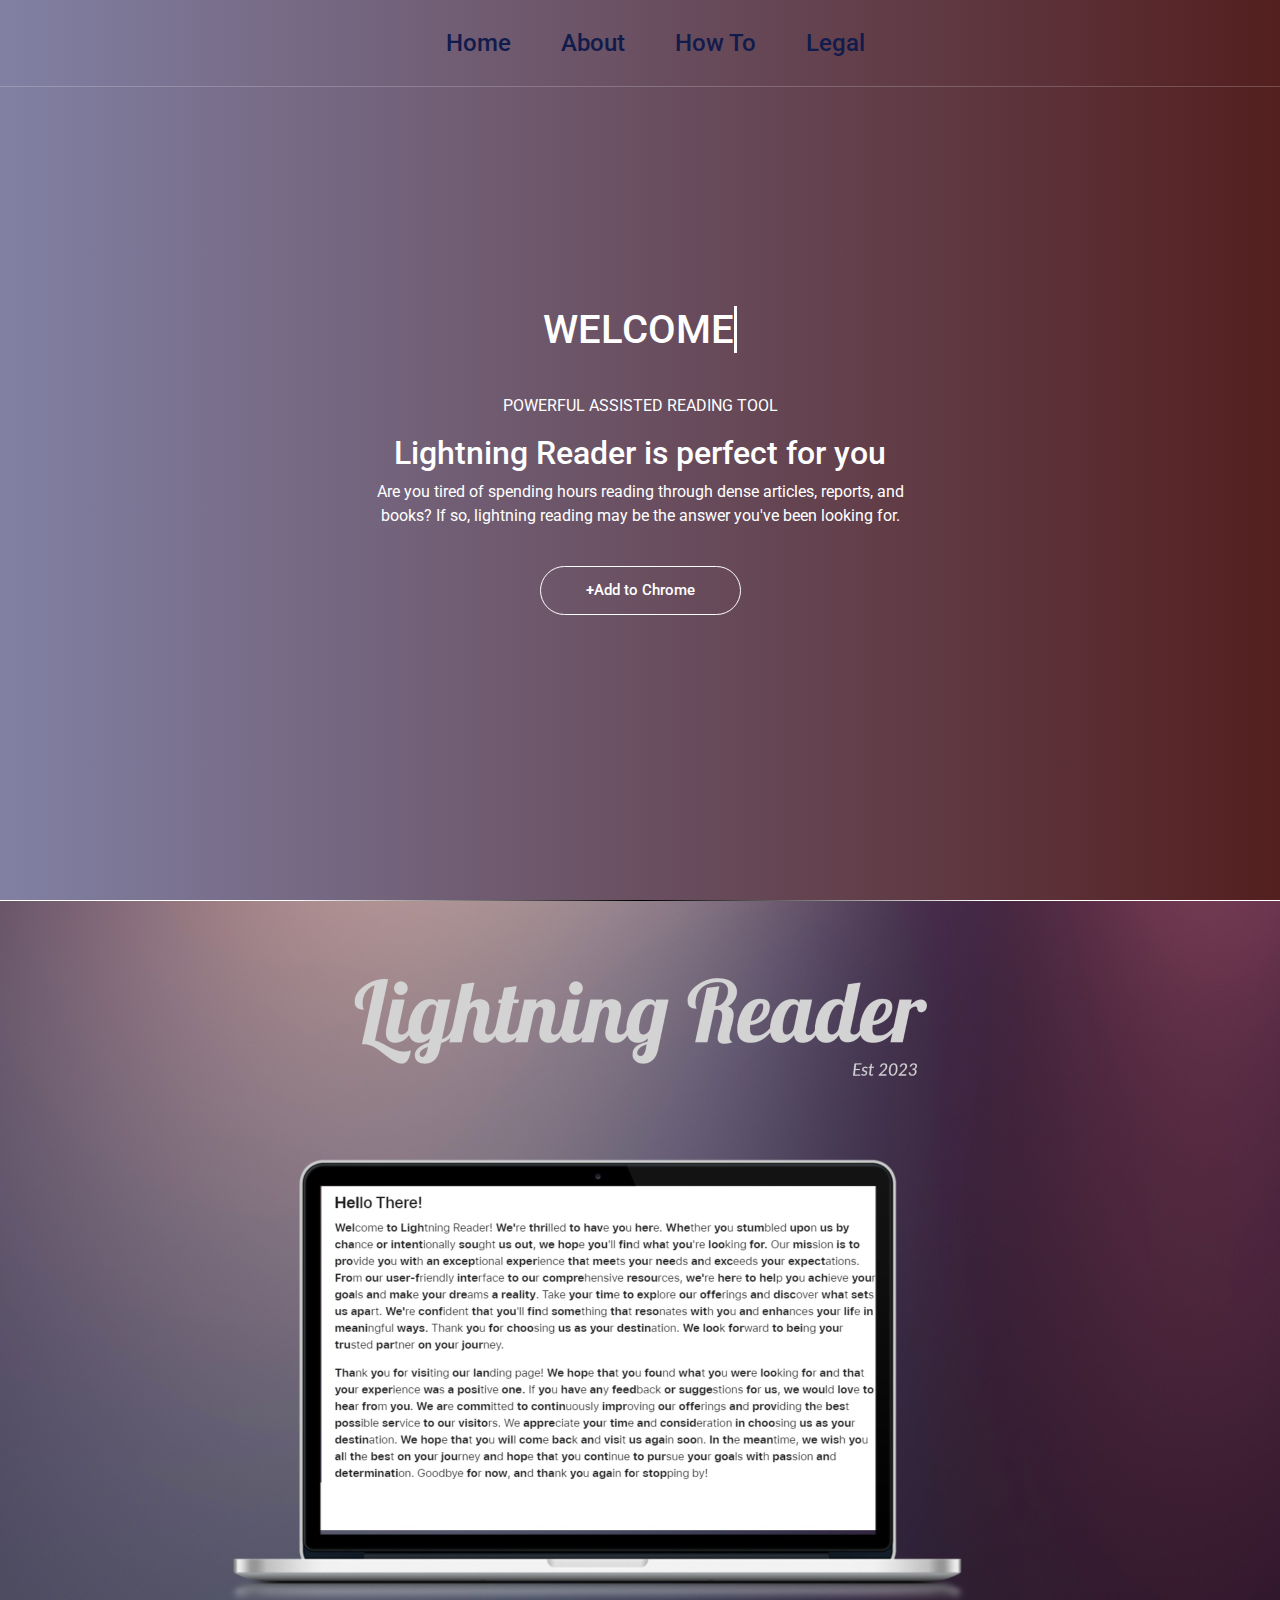
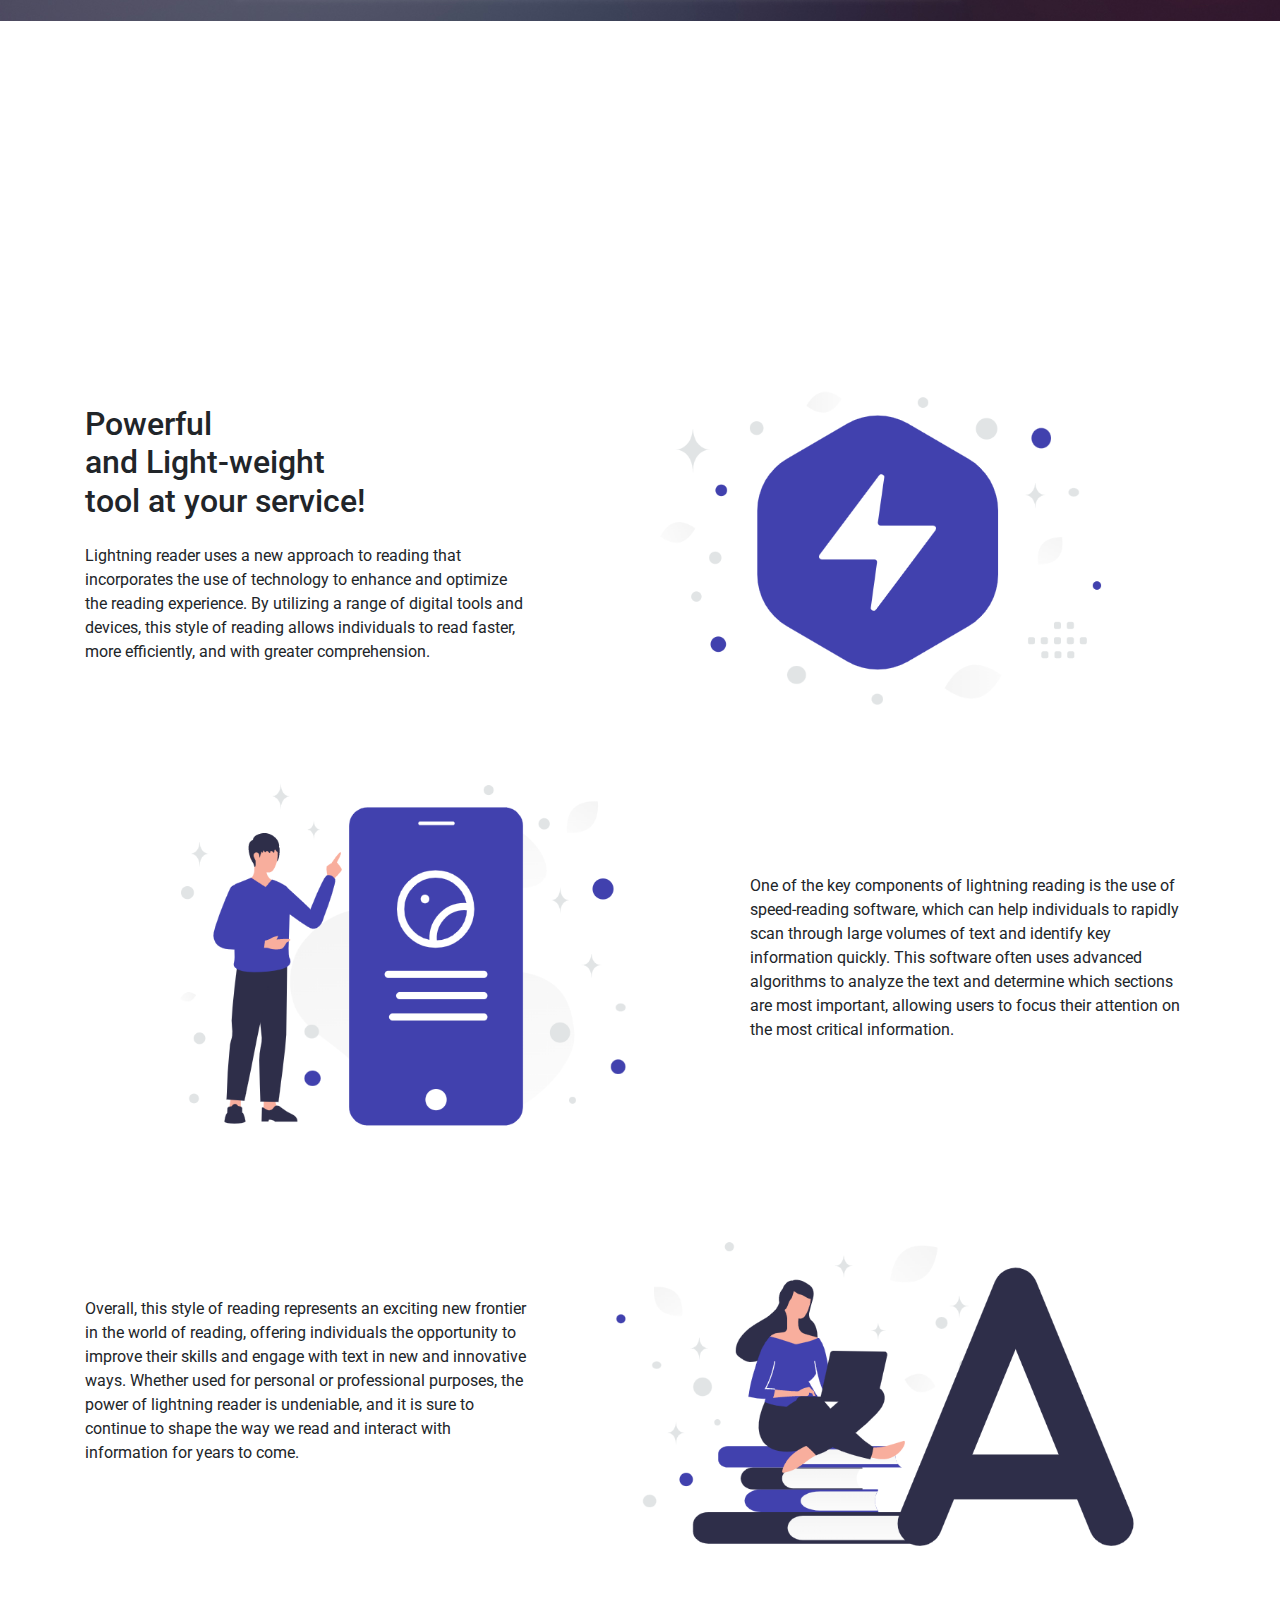
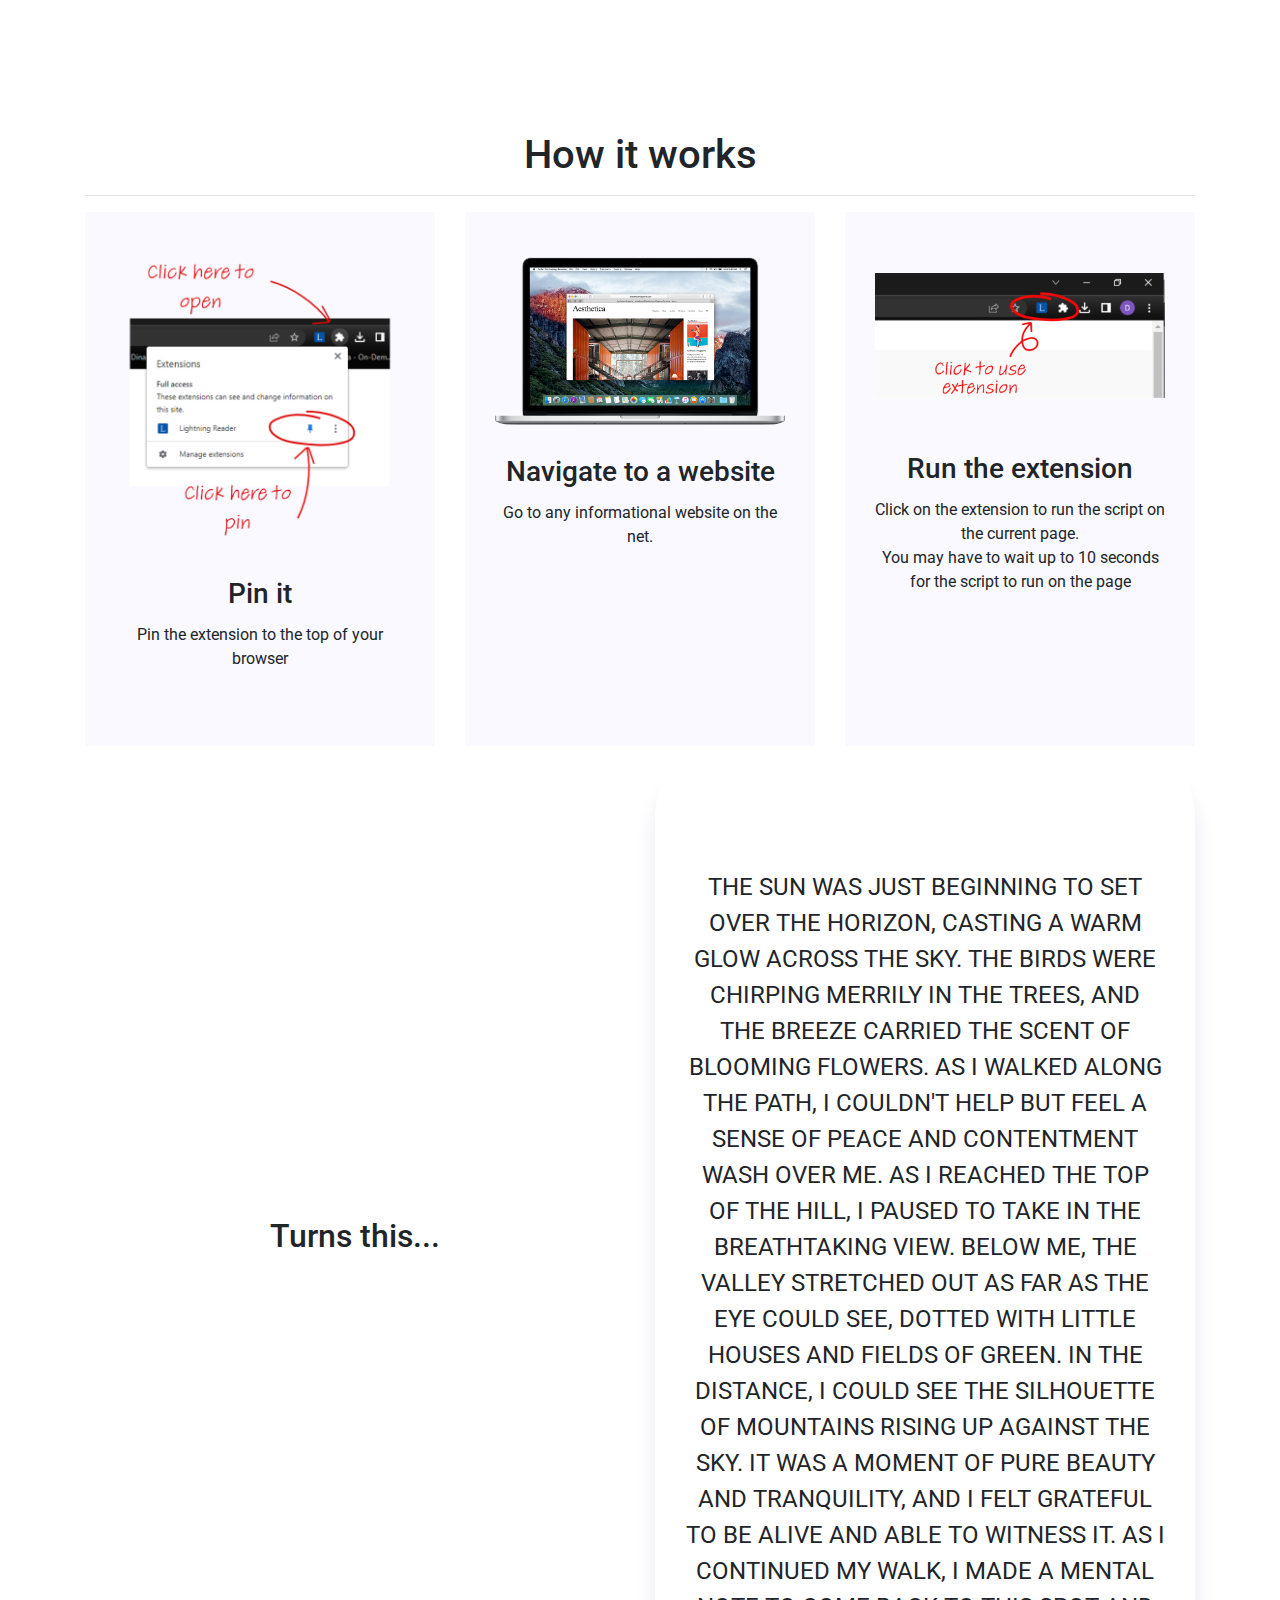
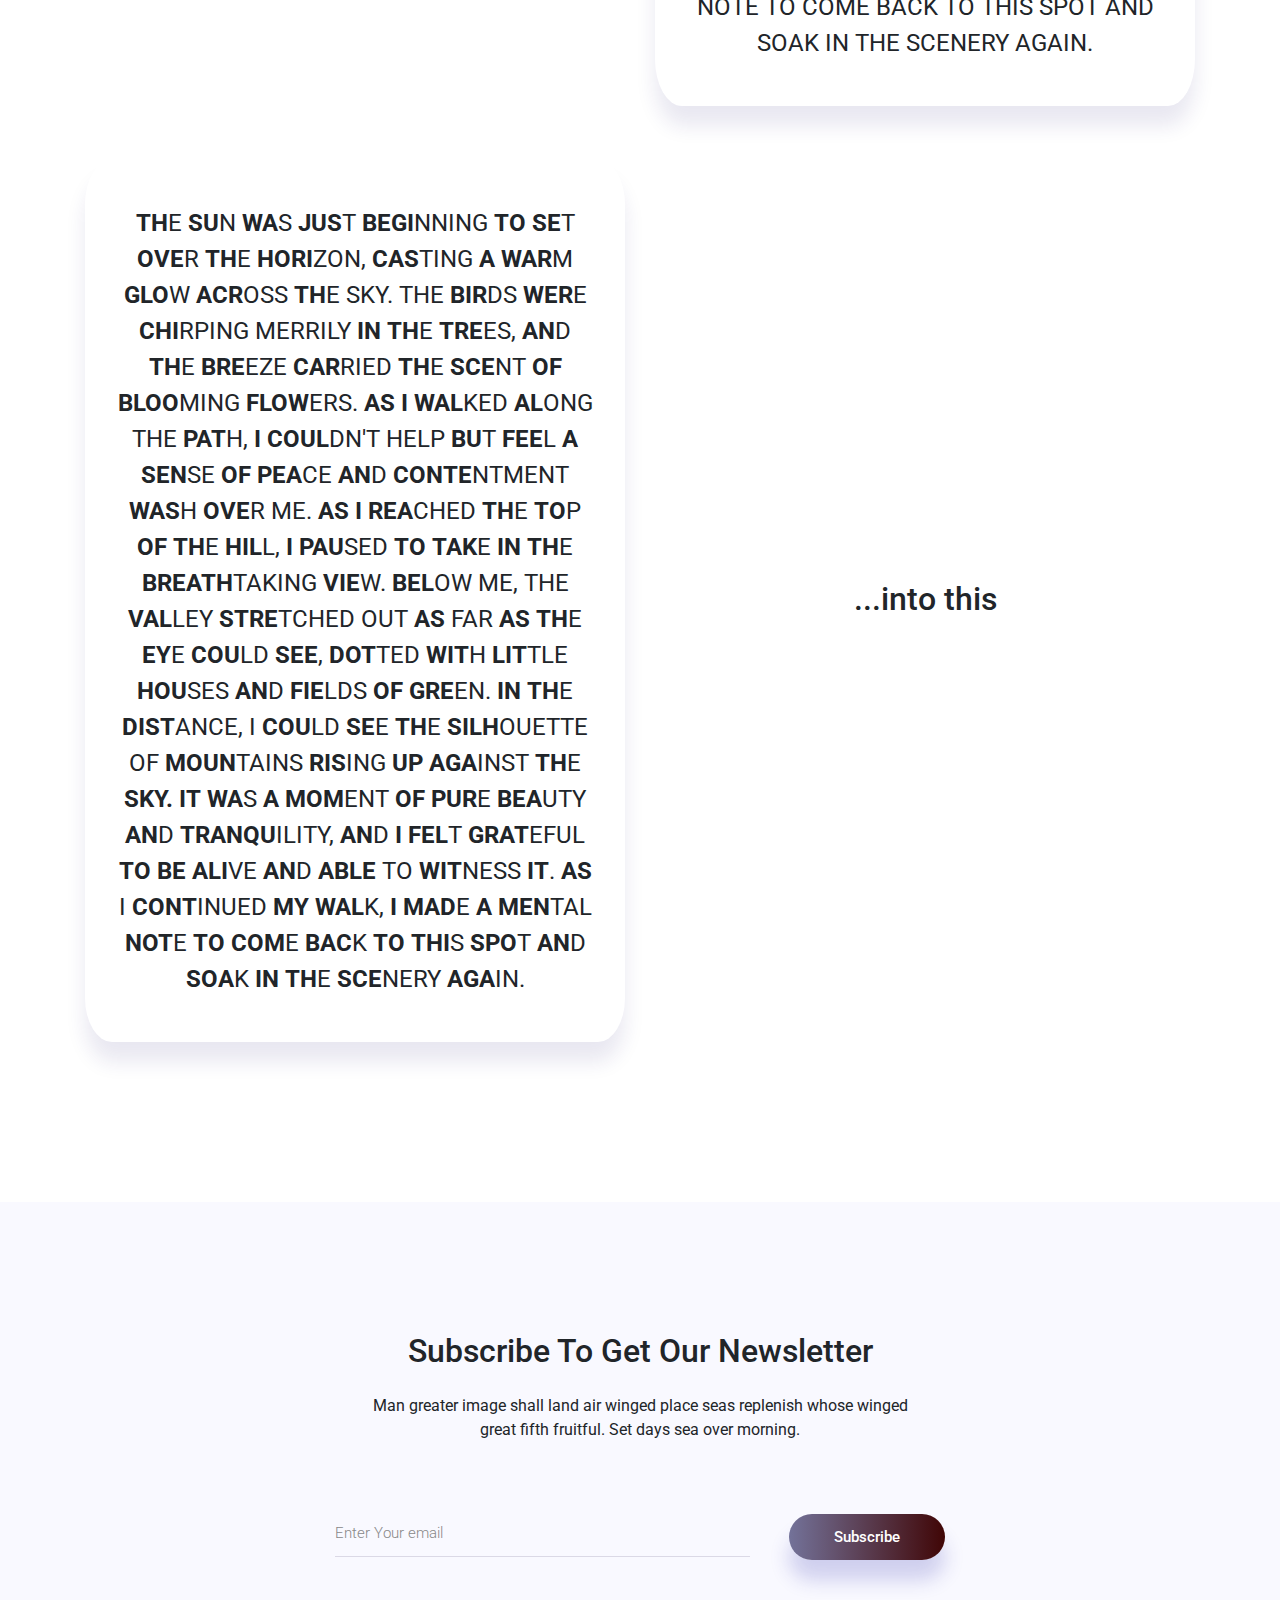
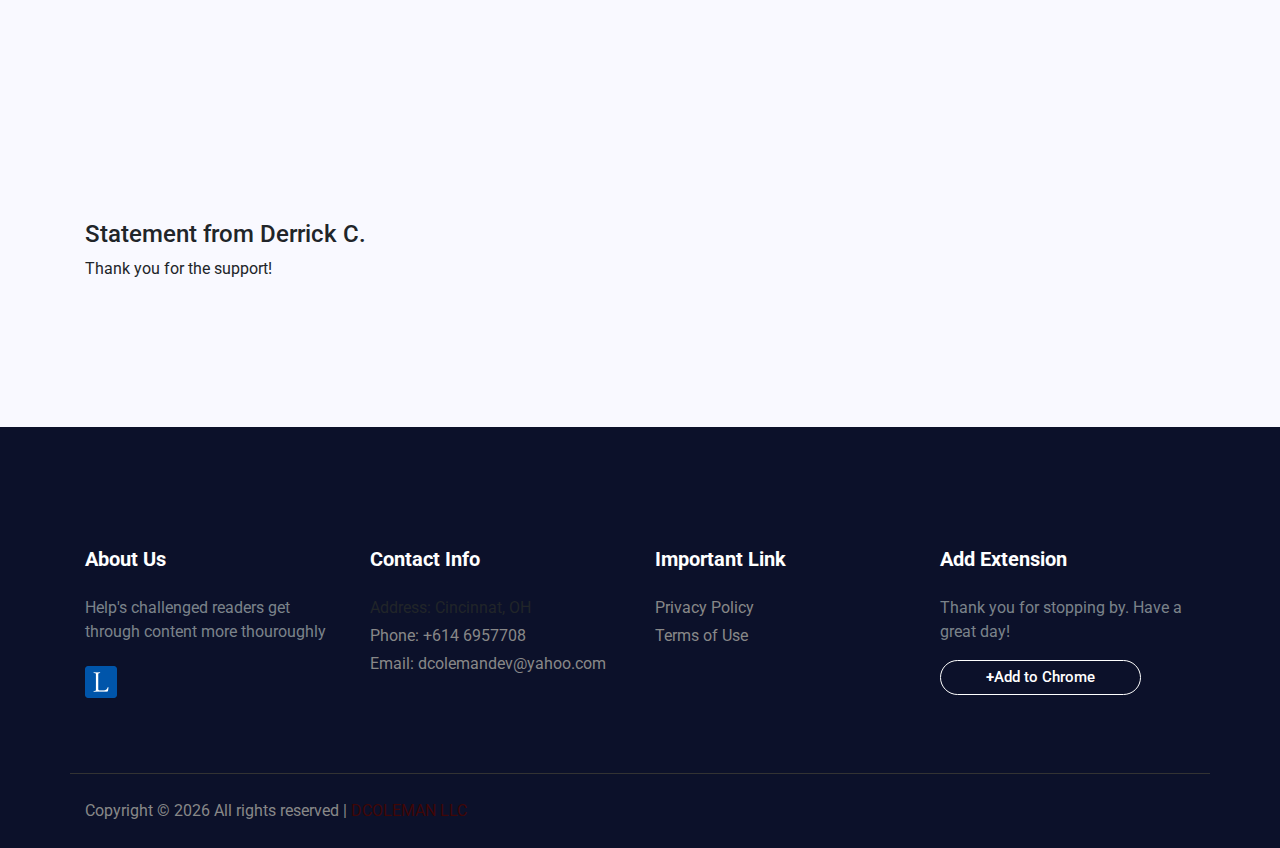
==== commit 0b607bf0: "Update minor text" ====
--- a/index.html
+++ b/index.html
@@ -317,7 +317,7 @@
                         </div>
                     </div>
                     <div class="col mb-5 mb-lg-0 text-center">
-                        <div class="h2">...into this</div>
+                        <div class="h2">...into this </div>
                     </div>
 
                 </div>
@@ -400,7 +400,7 @@
                 </div>
                 <div class="offset-xl-1 col-xl-3 col-sm-6 mb-4 mb-xl-0 single-footer-widget">
                     <h4>Add Extension</h4>
-                    <p>Thank you for stopping by!</p>
+                    <p>Thank you for stopping by. Have a great day!</p>
                     <a class="button button-outline button-small"
                         href="https://chrome.google.com/webstore/detail/lightning-reader/okhnpmgpbhiigapalmjbgaaefhedpdph"><strong>+</strong>Add
                         to Chrome</a>
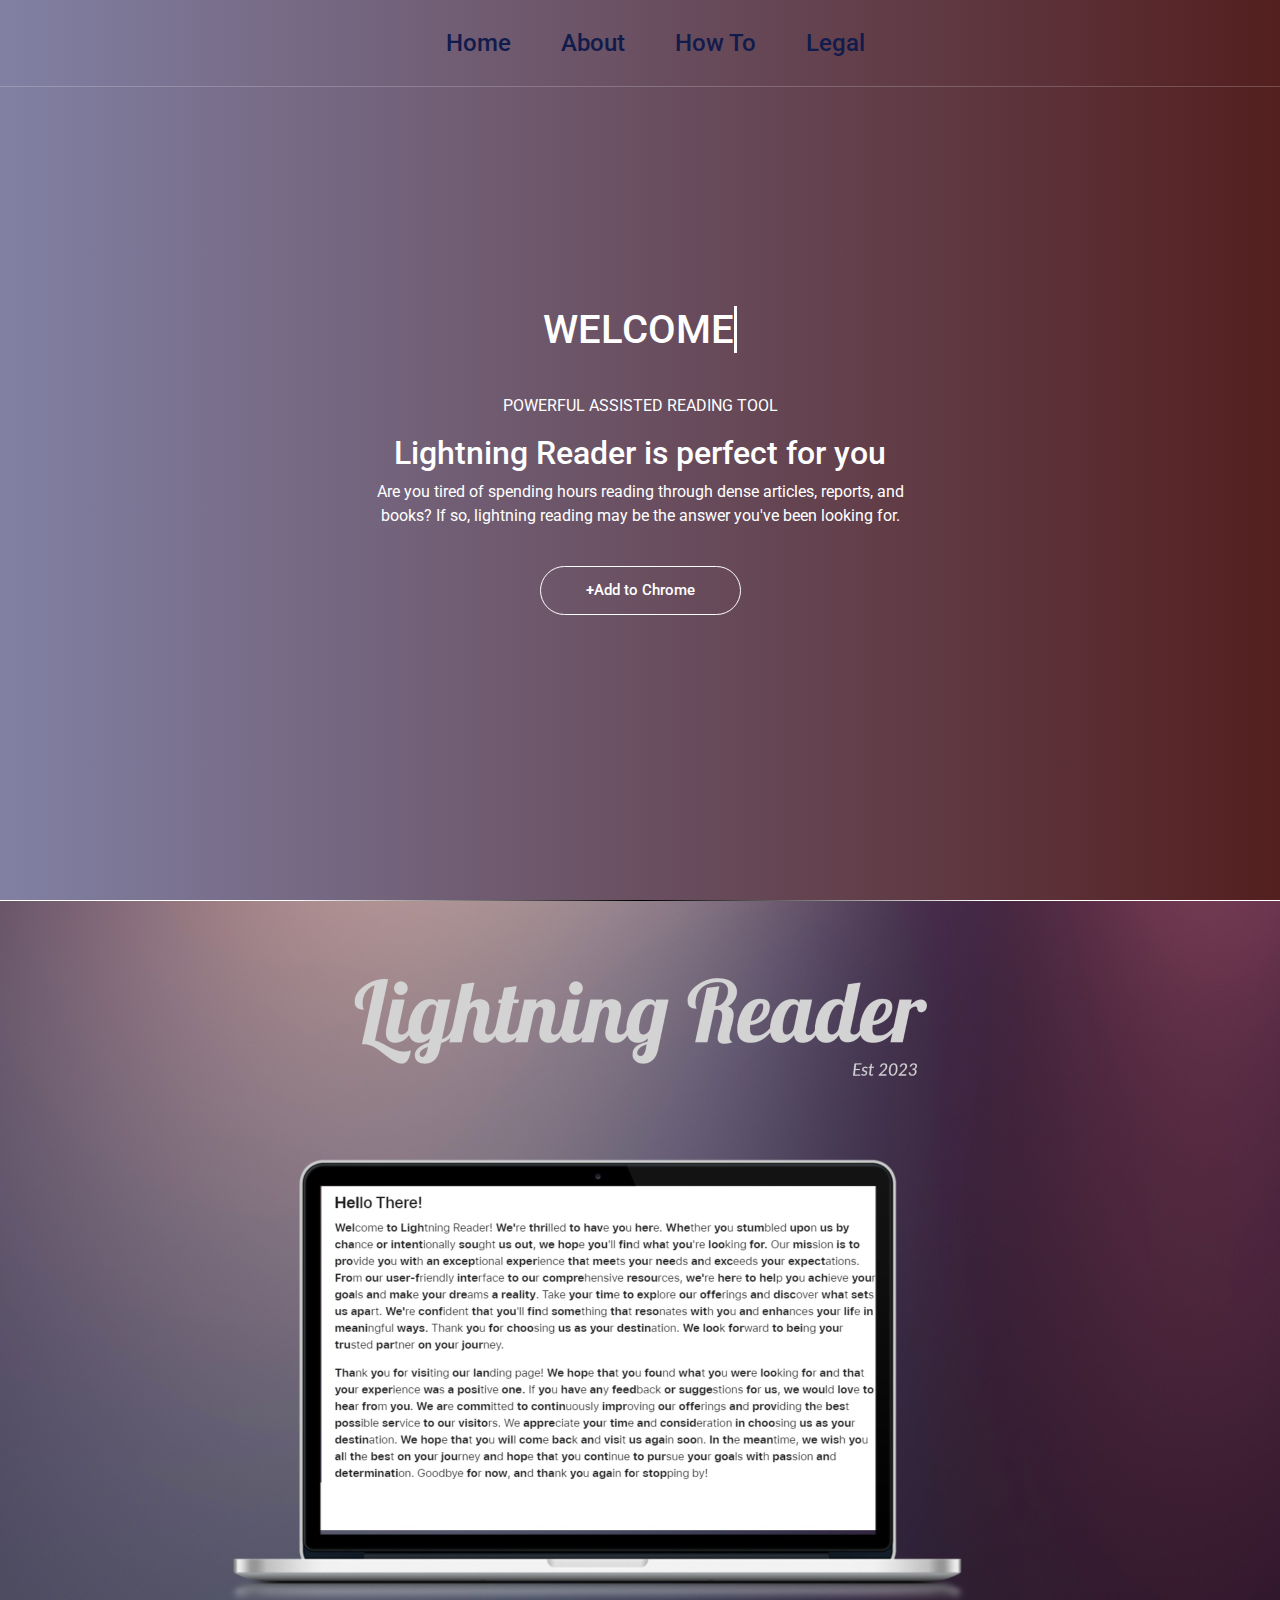
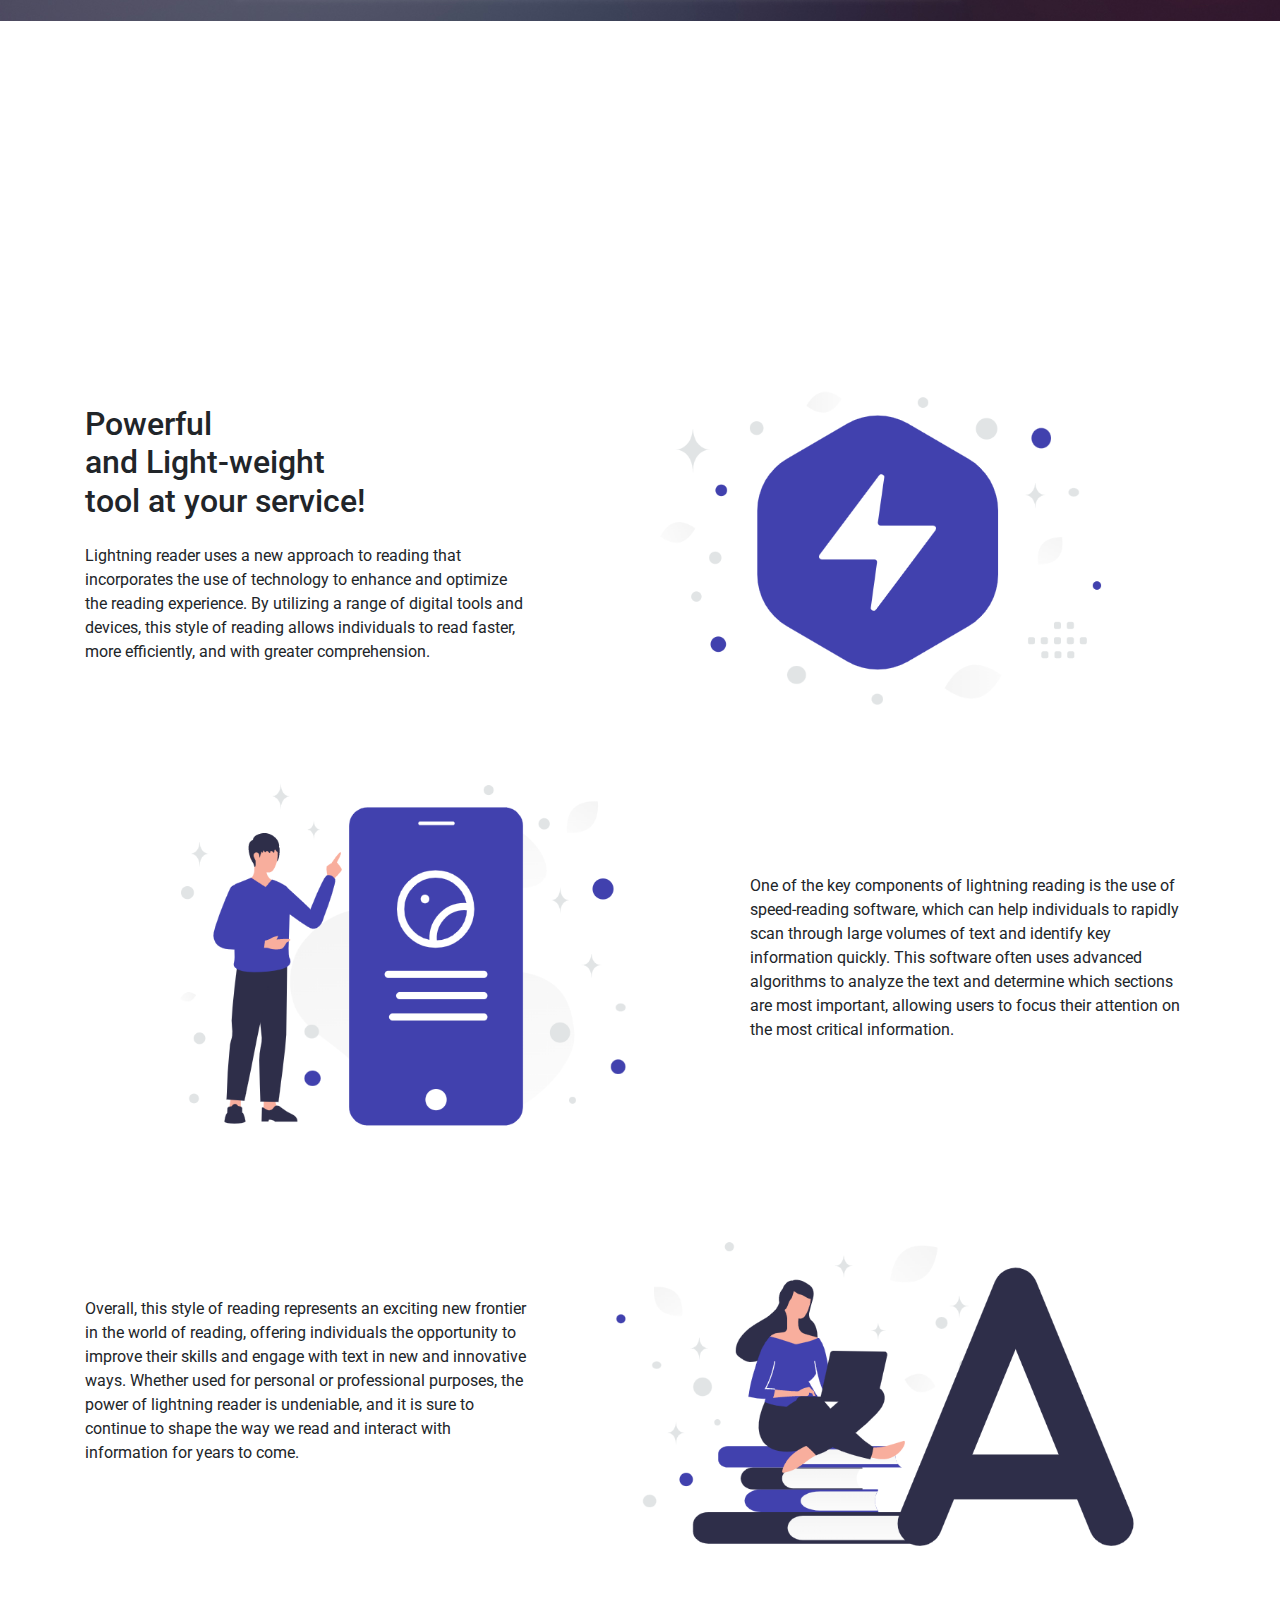
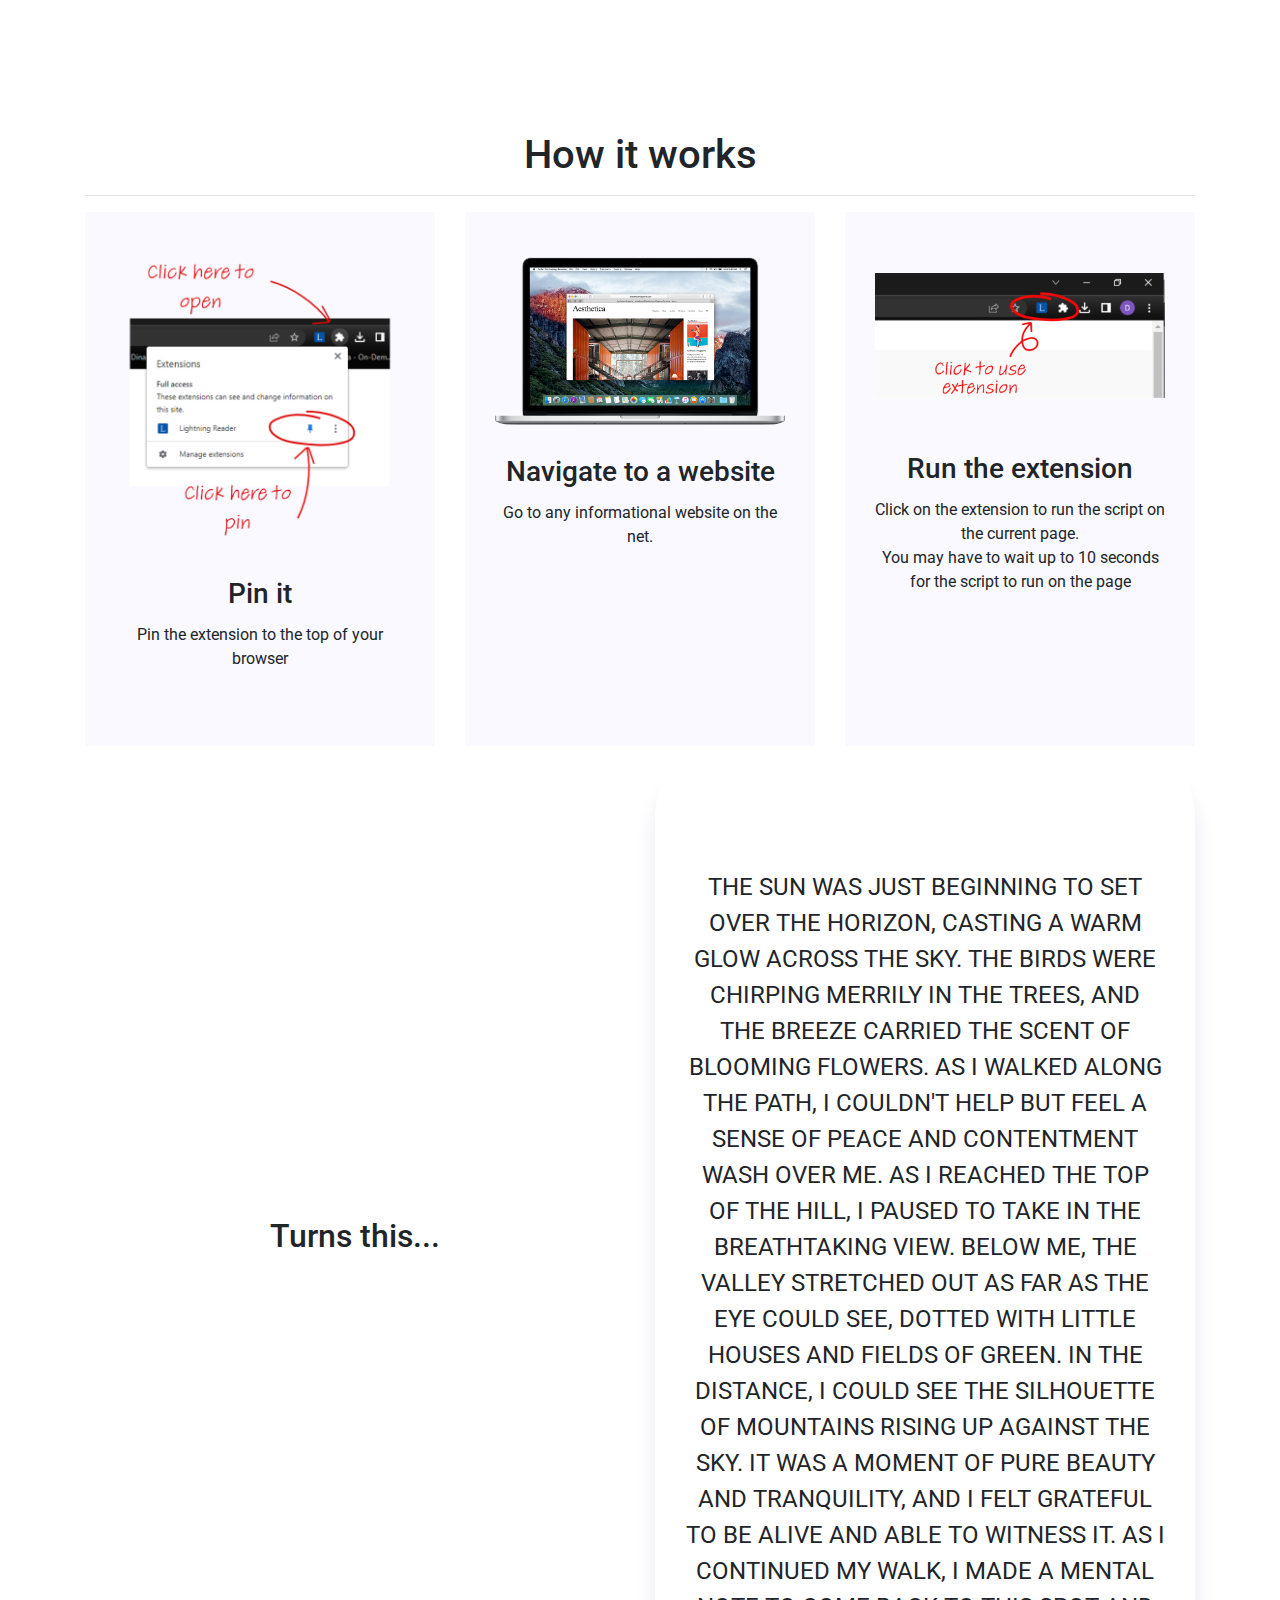
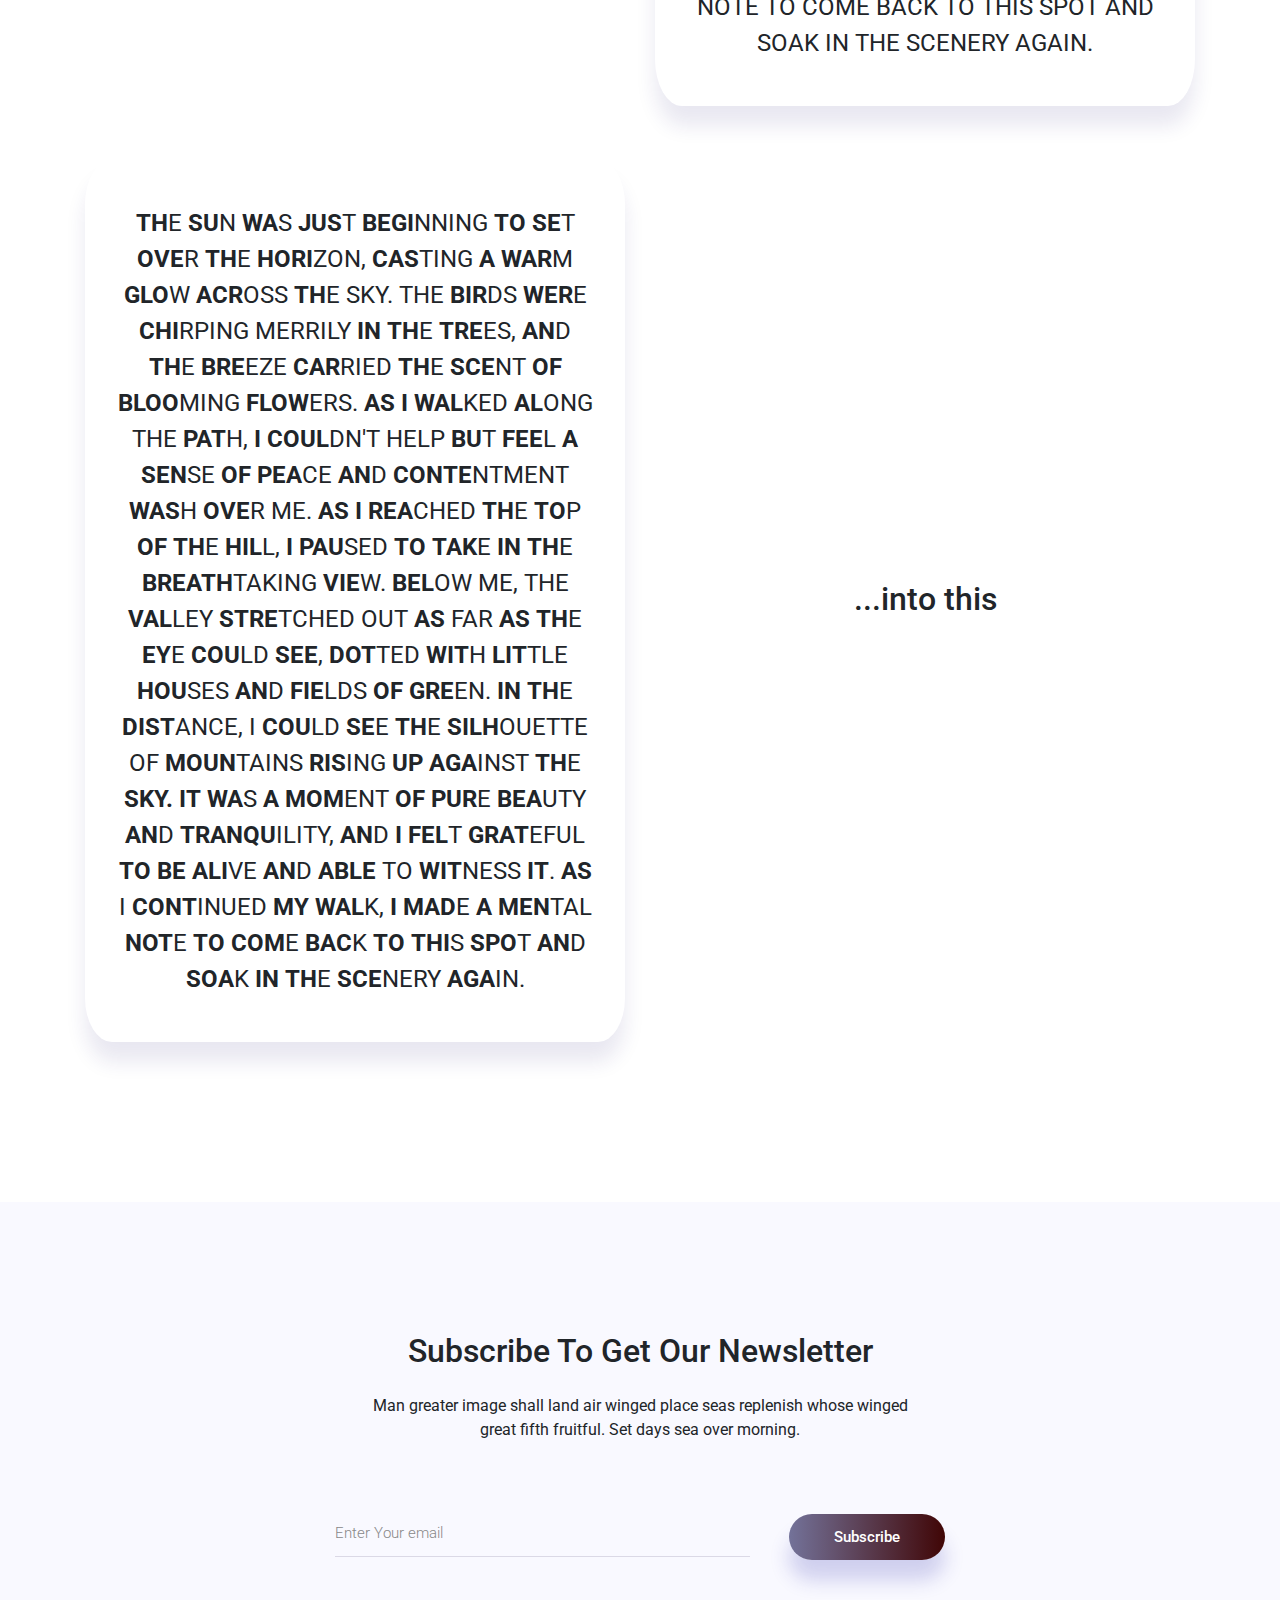
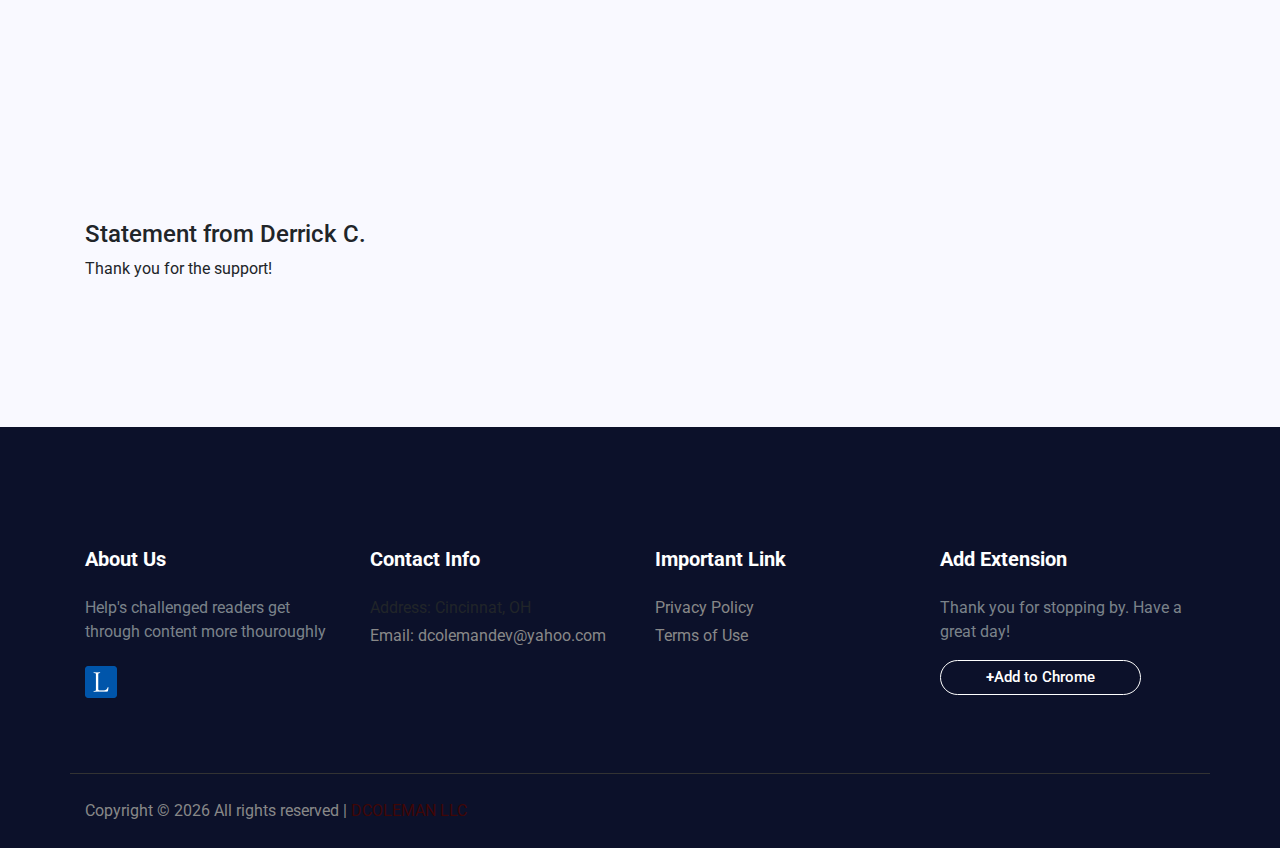
==== commit 634c407f: "Update Footer" ====
--- a/index.html
+++ b/index.html
@@ -386,7 +386,6 @@
                     <h4>Contact Info</h4>
                     <ul>
                         <li>Address: Cincinnat, OH</li>
-                        <li><a href="tel:+6146957708">Phone: +614 6957708</a></li>
                         <li><a href="mailto:dcolemandev@yahoo.com">Email: dcolemandev@yahoo.com</a>
                         </li>
                     </ul>
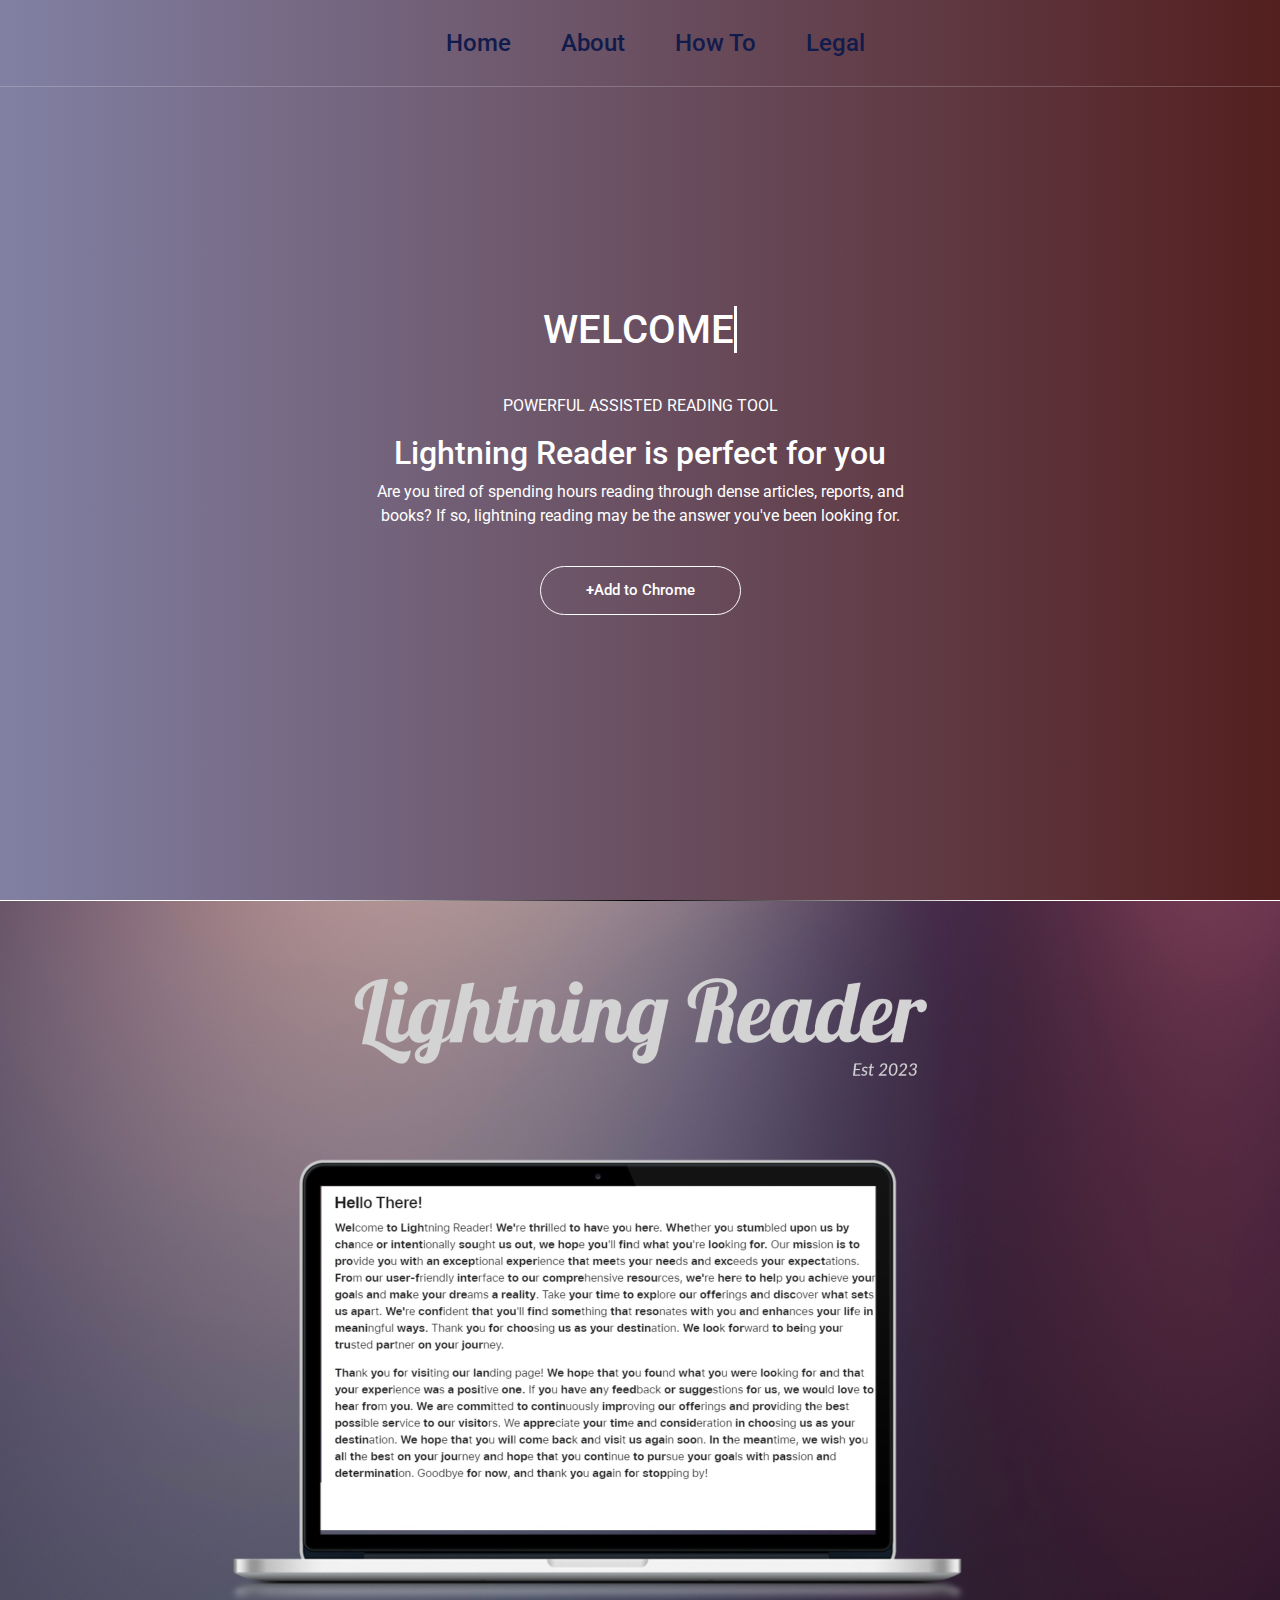
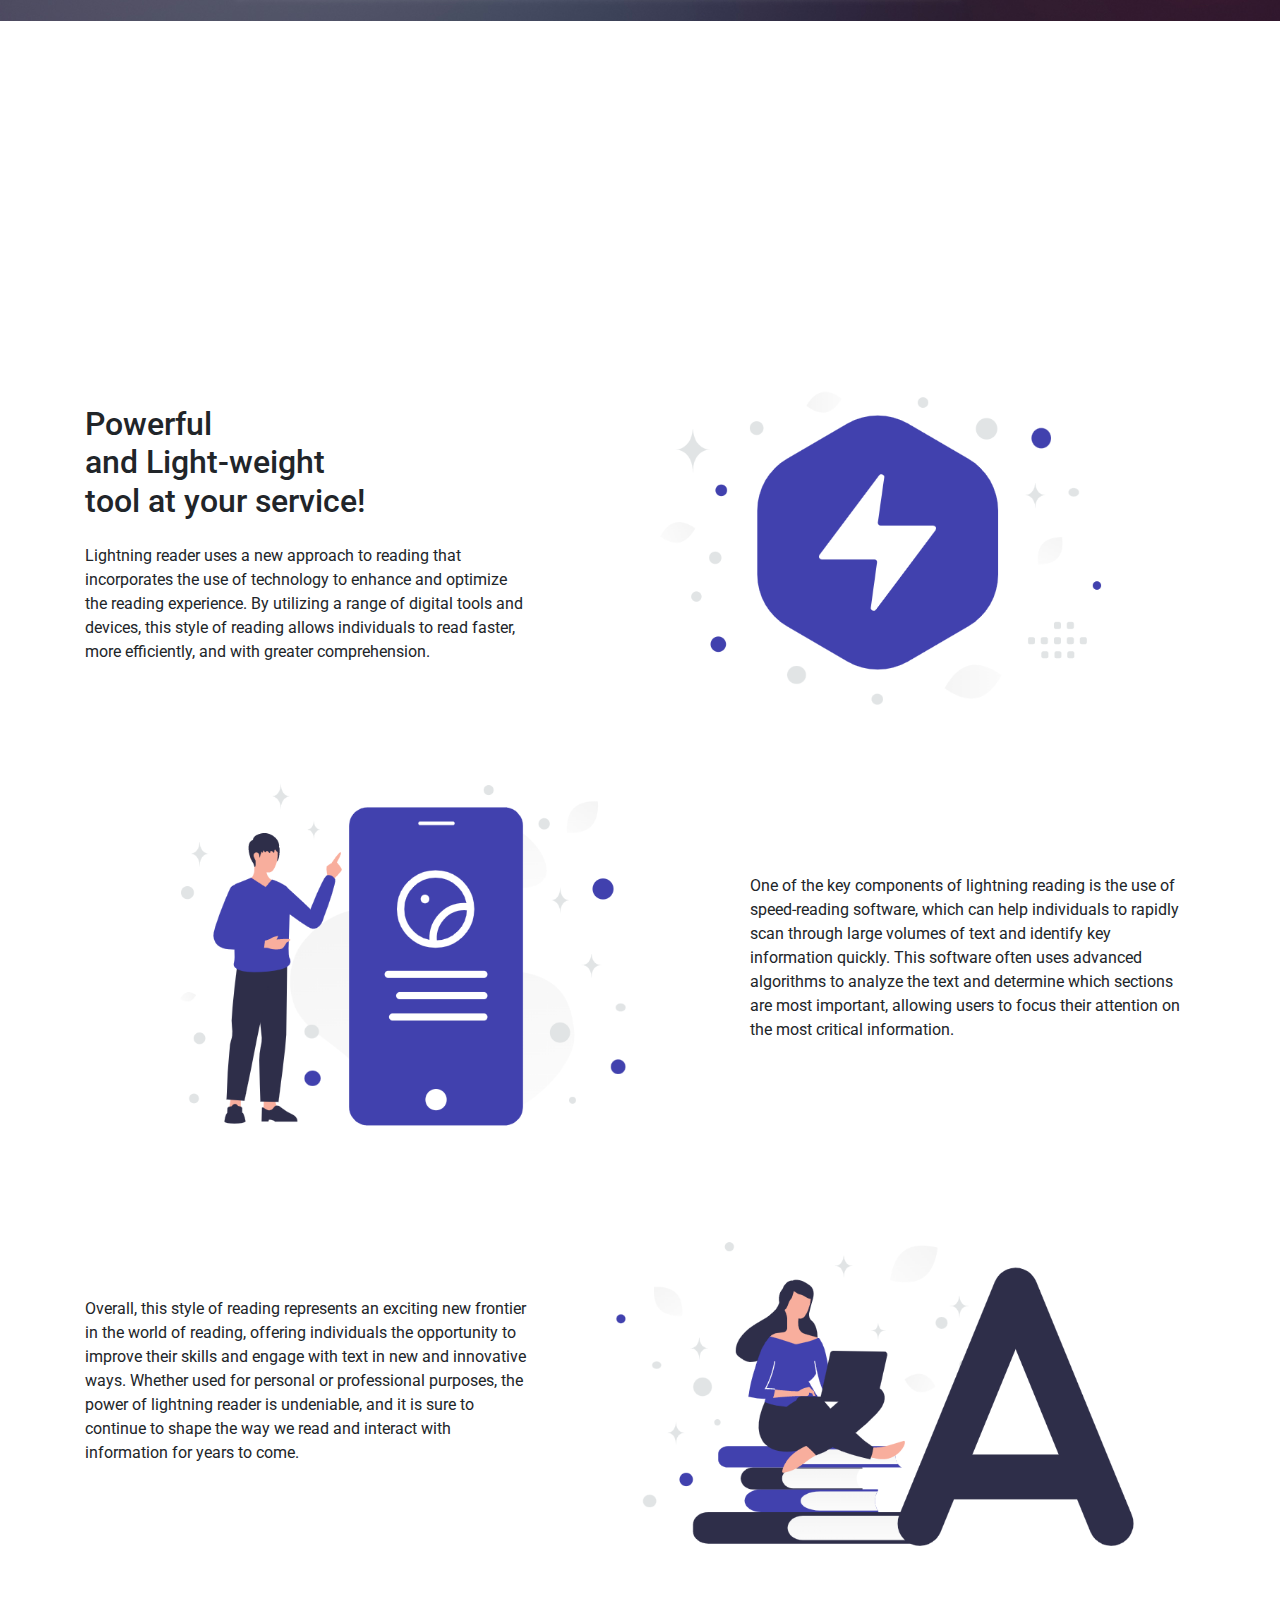
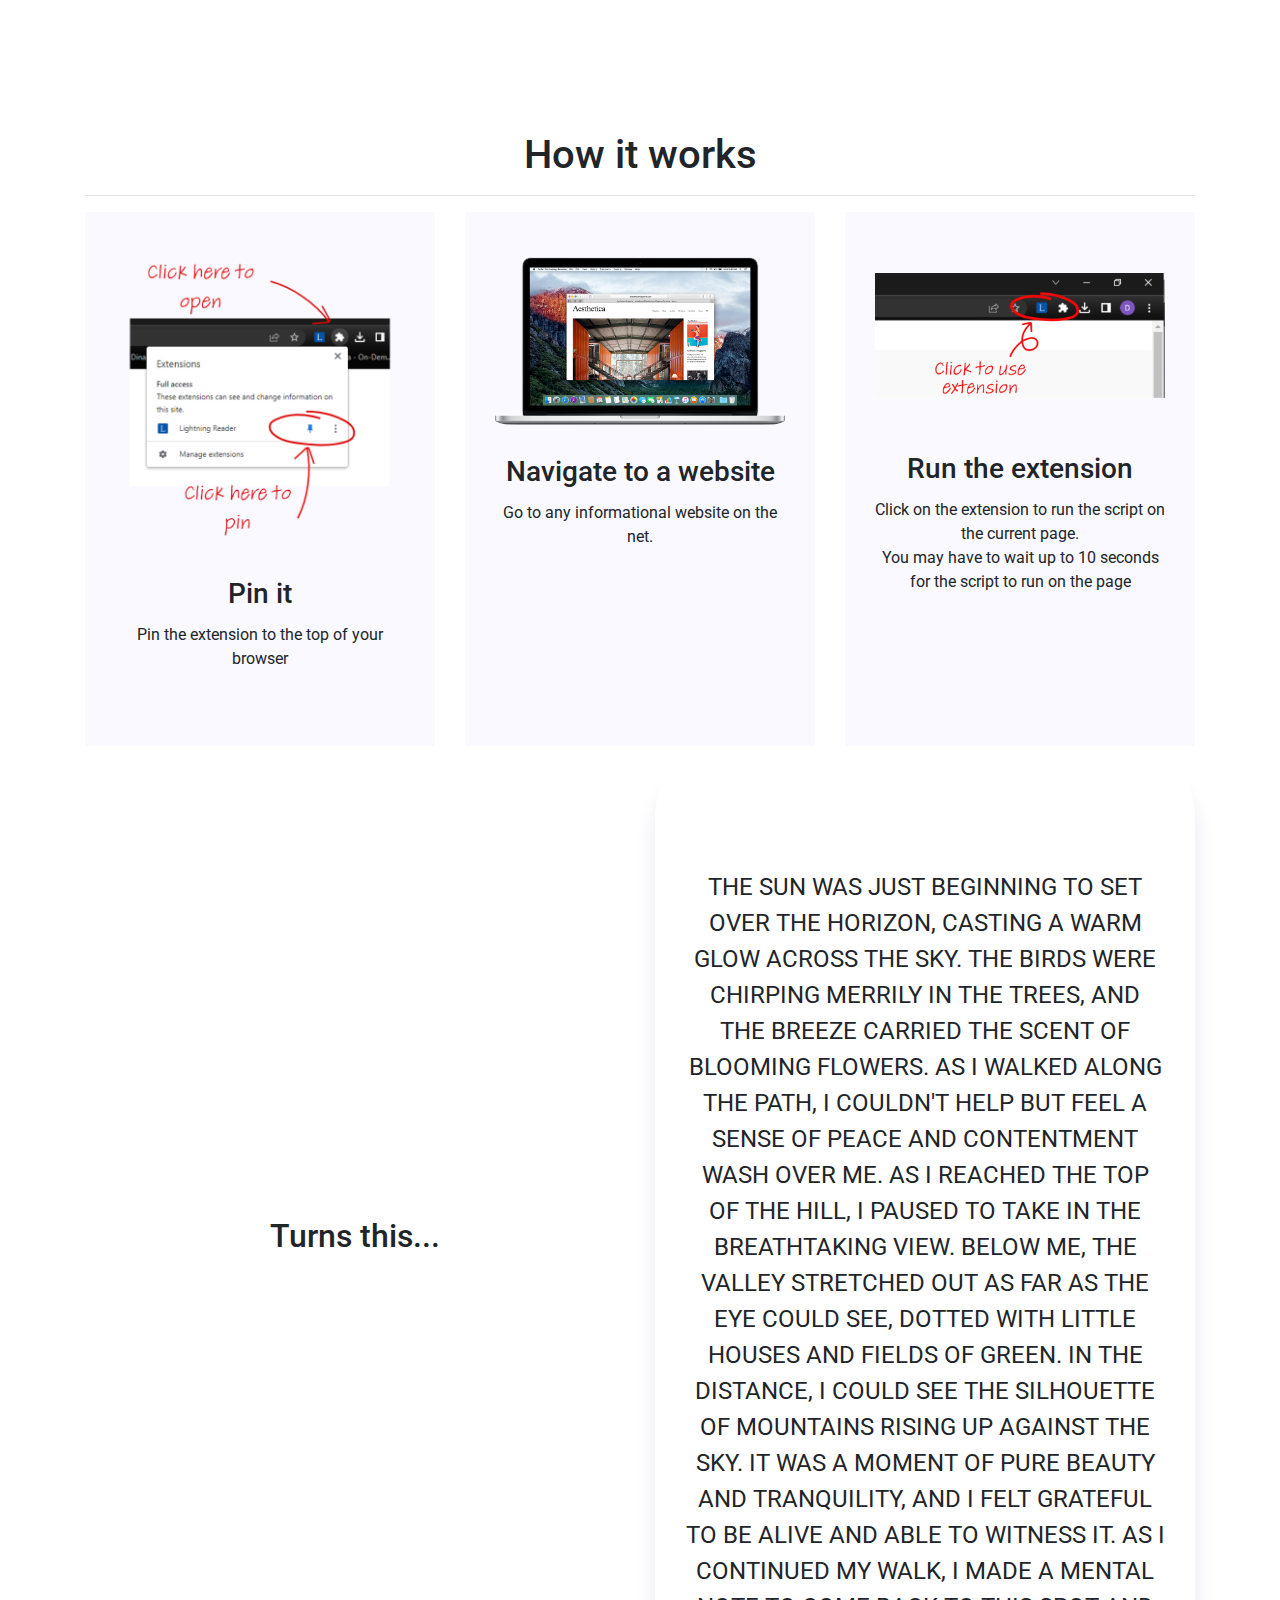
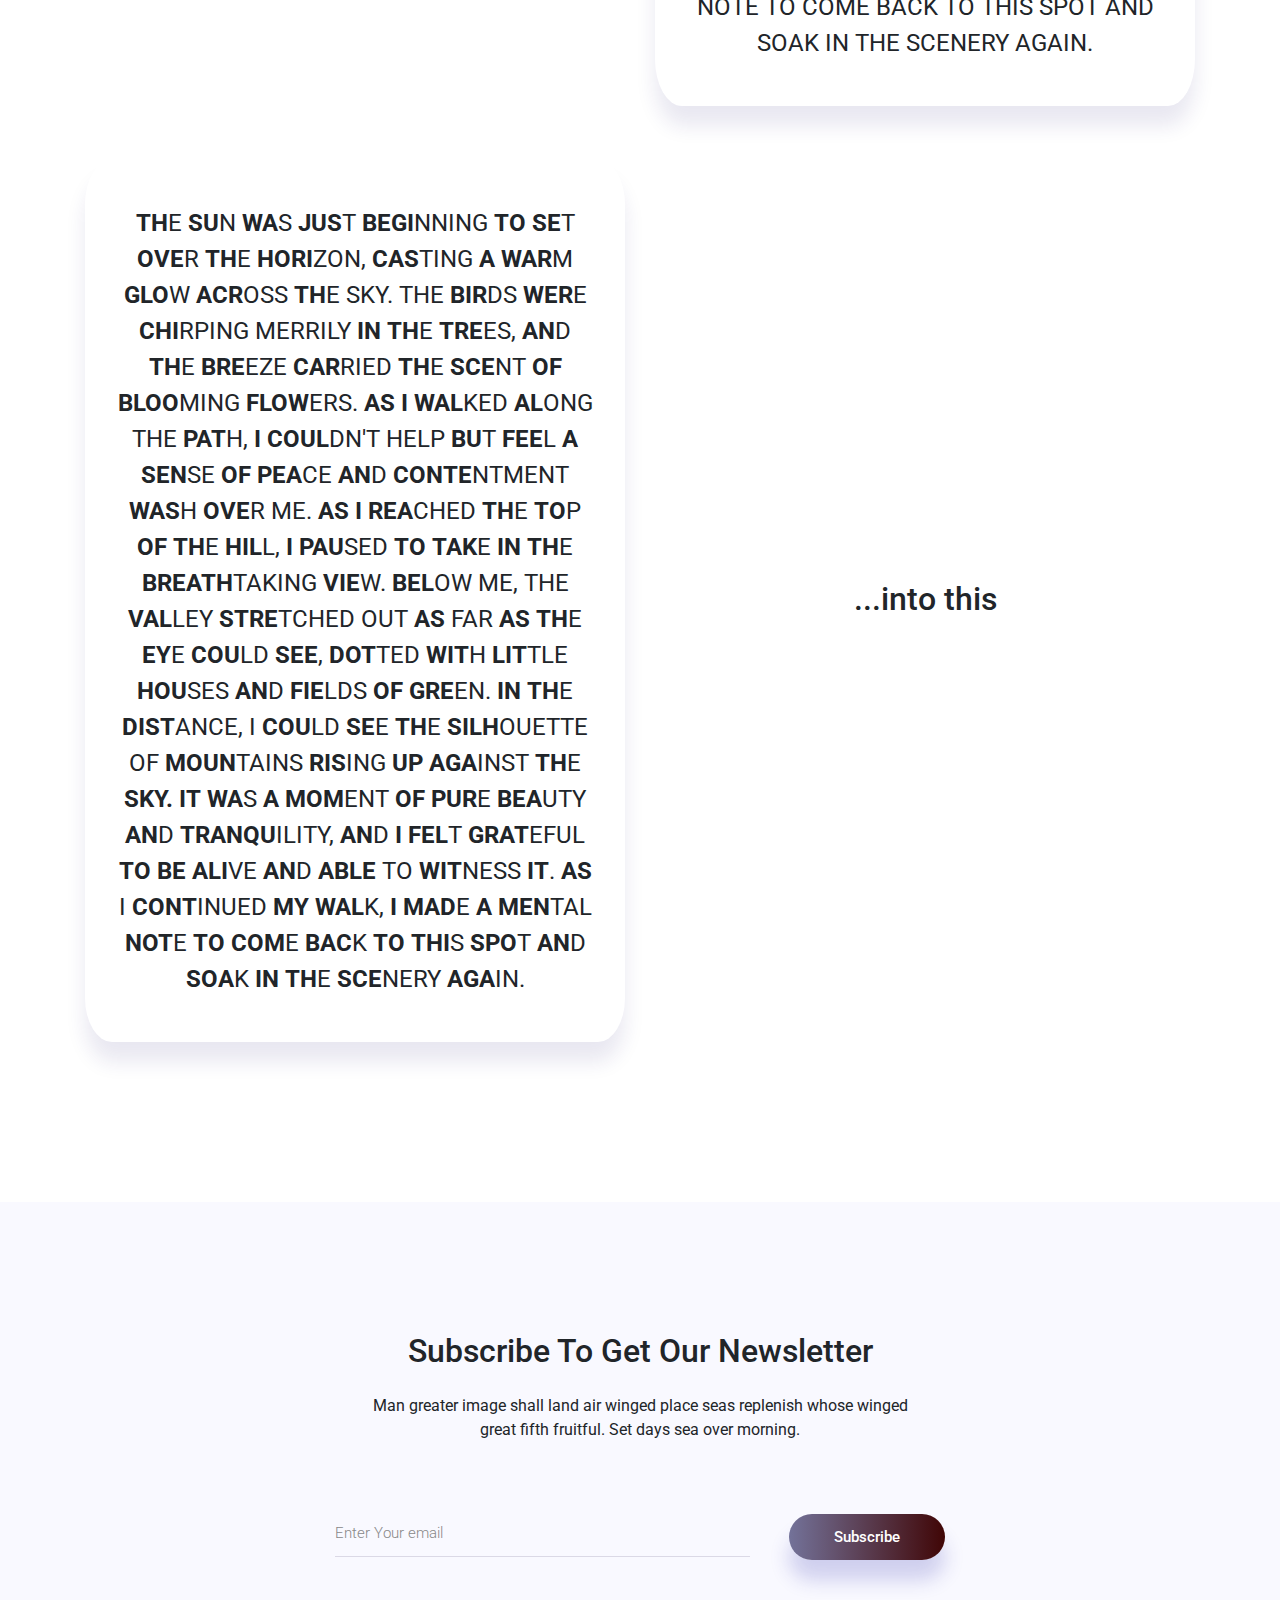
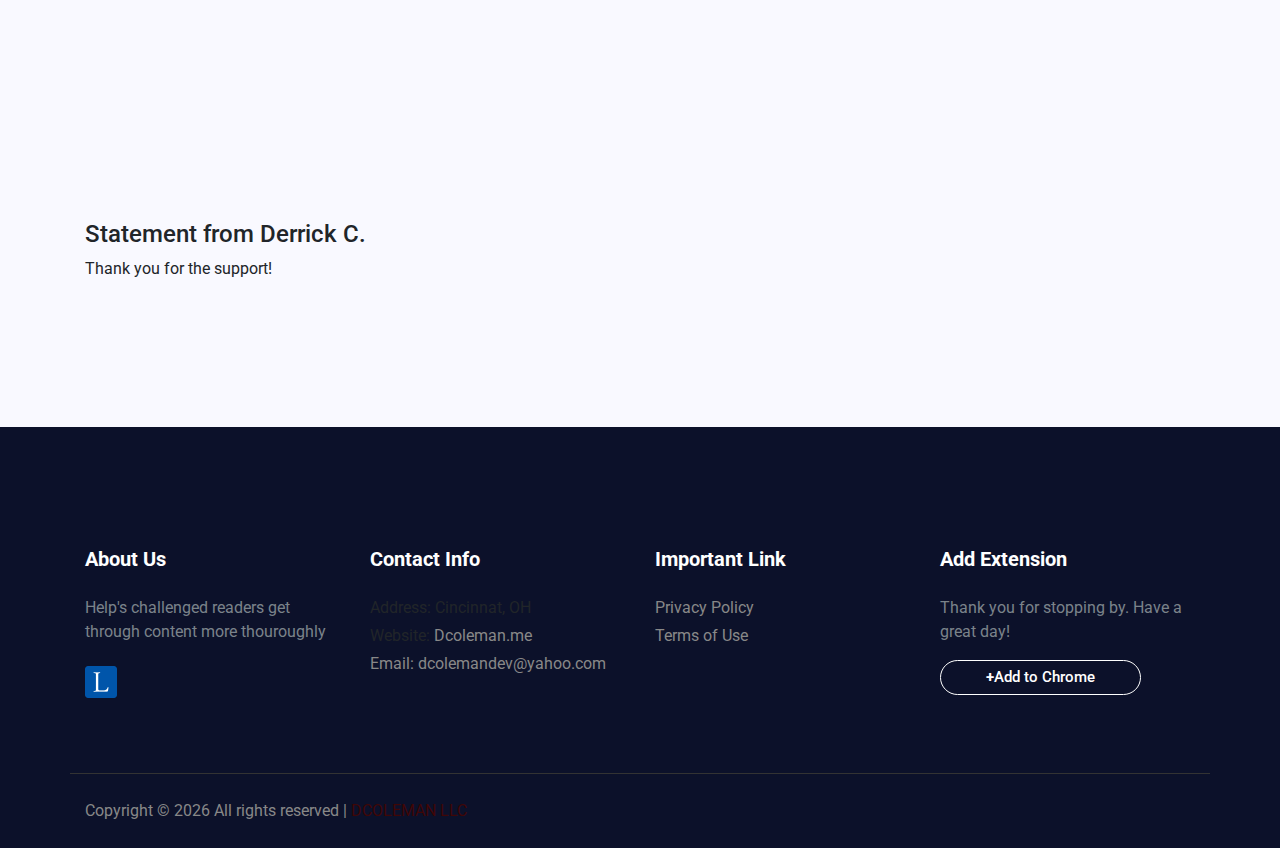
==== commit a4f5a88c: "Update Footer" ====
--- a/index.html
+++ b/index.html
@@ -386,6 +386,7 @@
                     <h4>Contact Info</h4>
                     <ul>
                         <li>Address: Cincinnat, OH</li>
+                        <li>Website: <a href="https://www.dcoleman.me">Dcoleman.me</a></li>
                         <li><a href="mailto:dcolemandev@yahoo.com">Email: dcolemandev@yahoo.com</a>
                         </li>
                     </ul>
